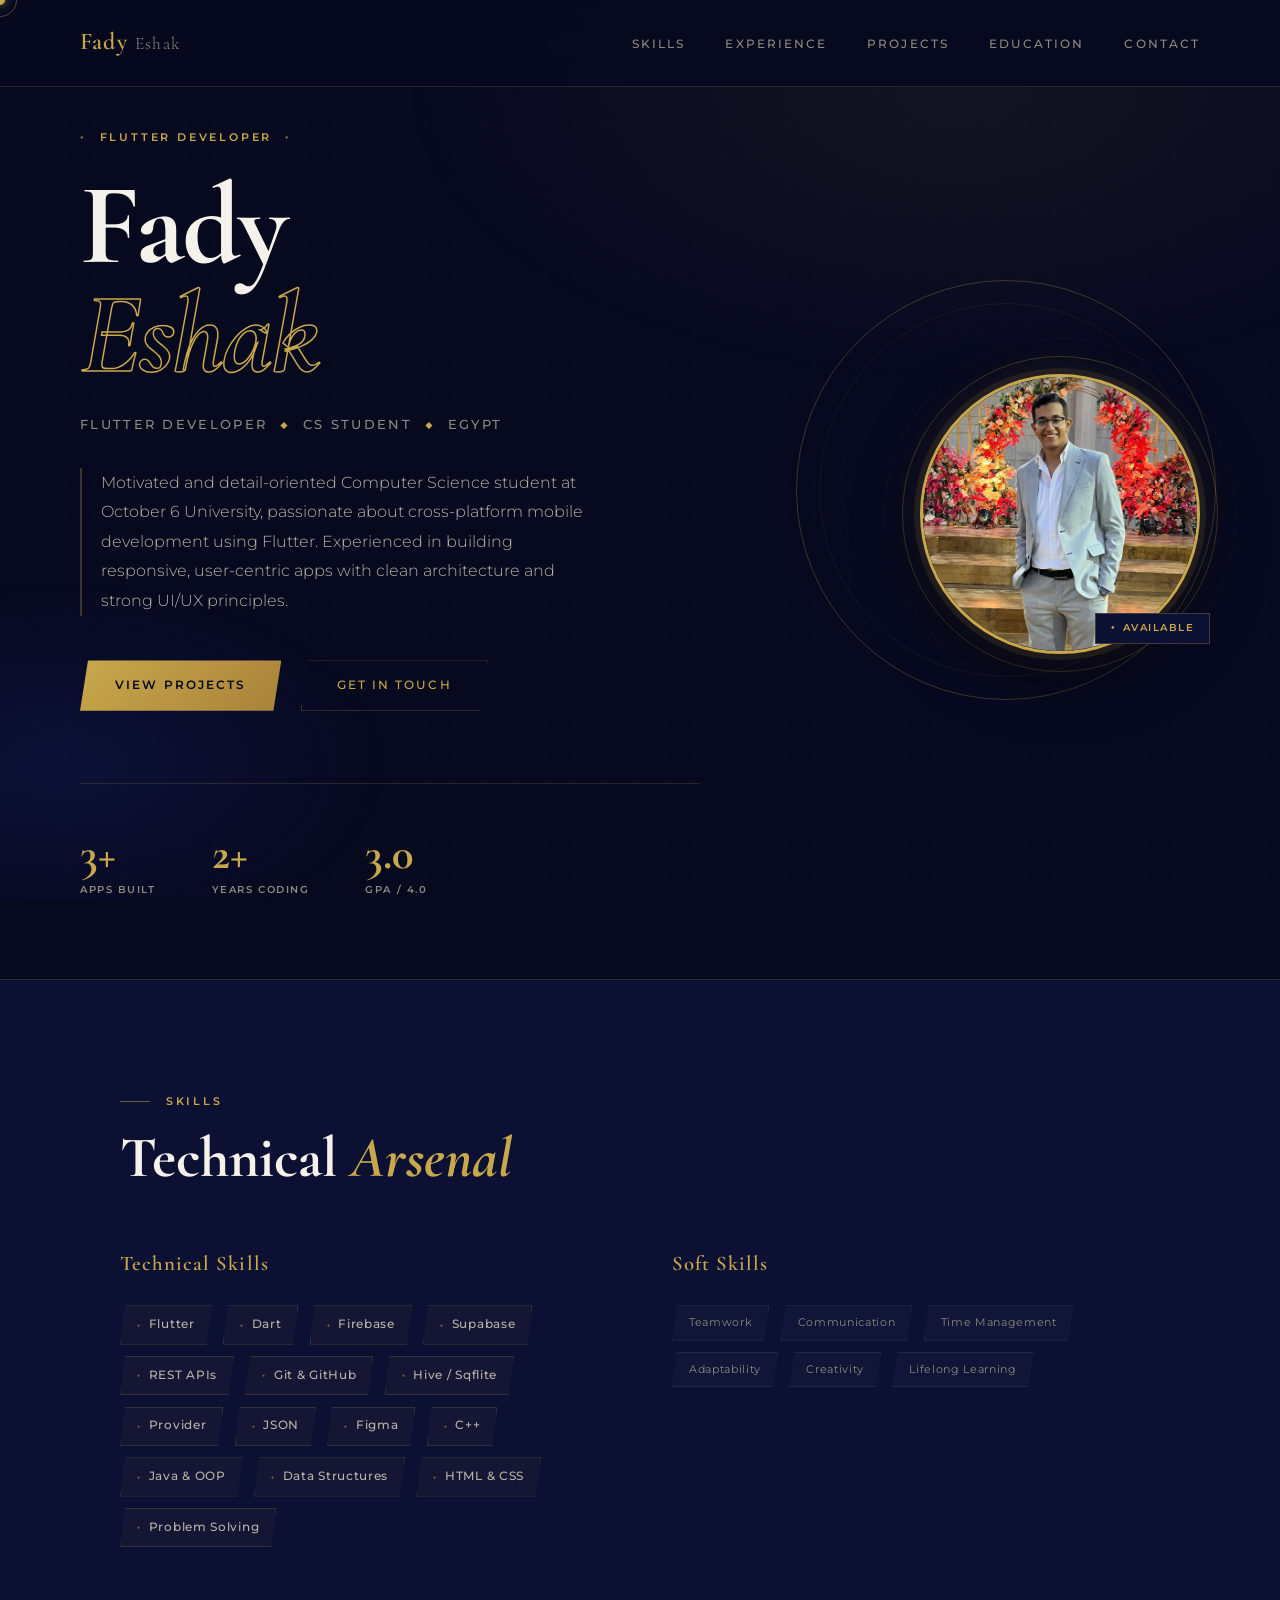
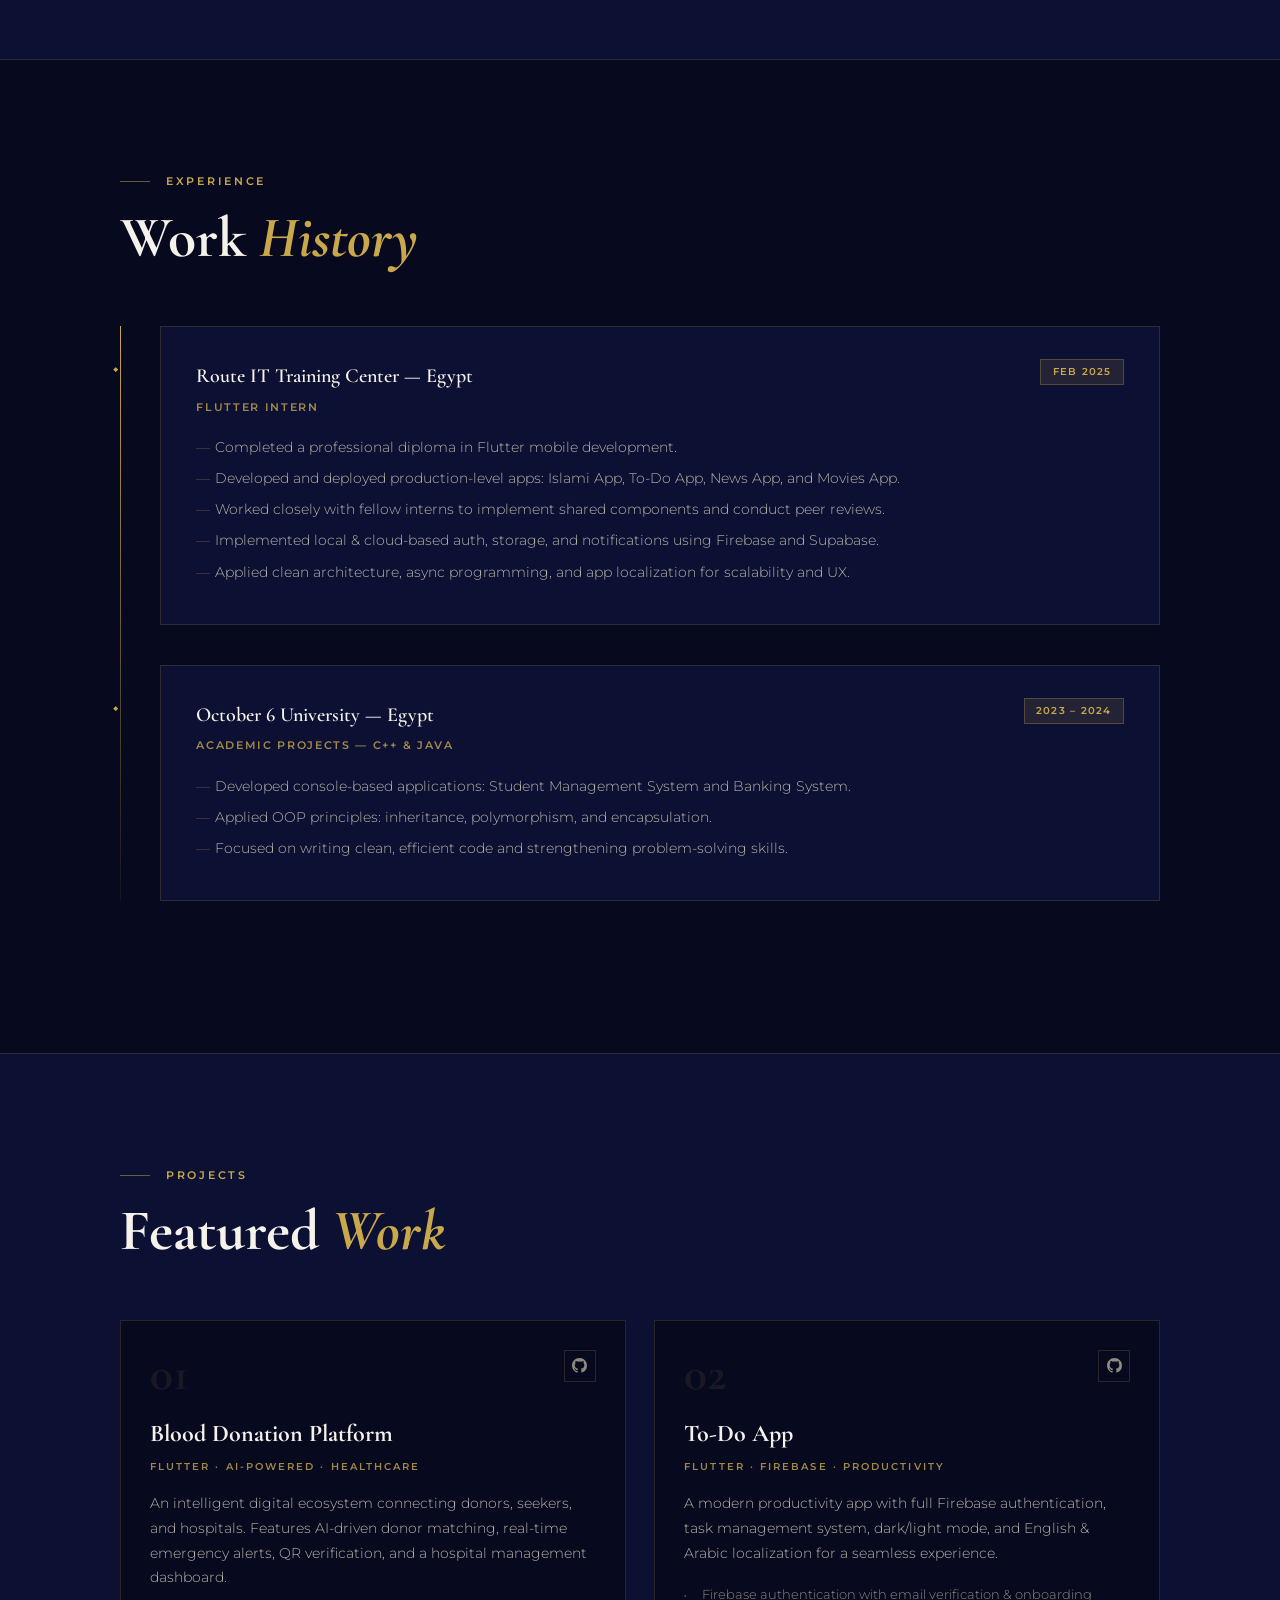
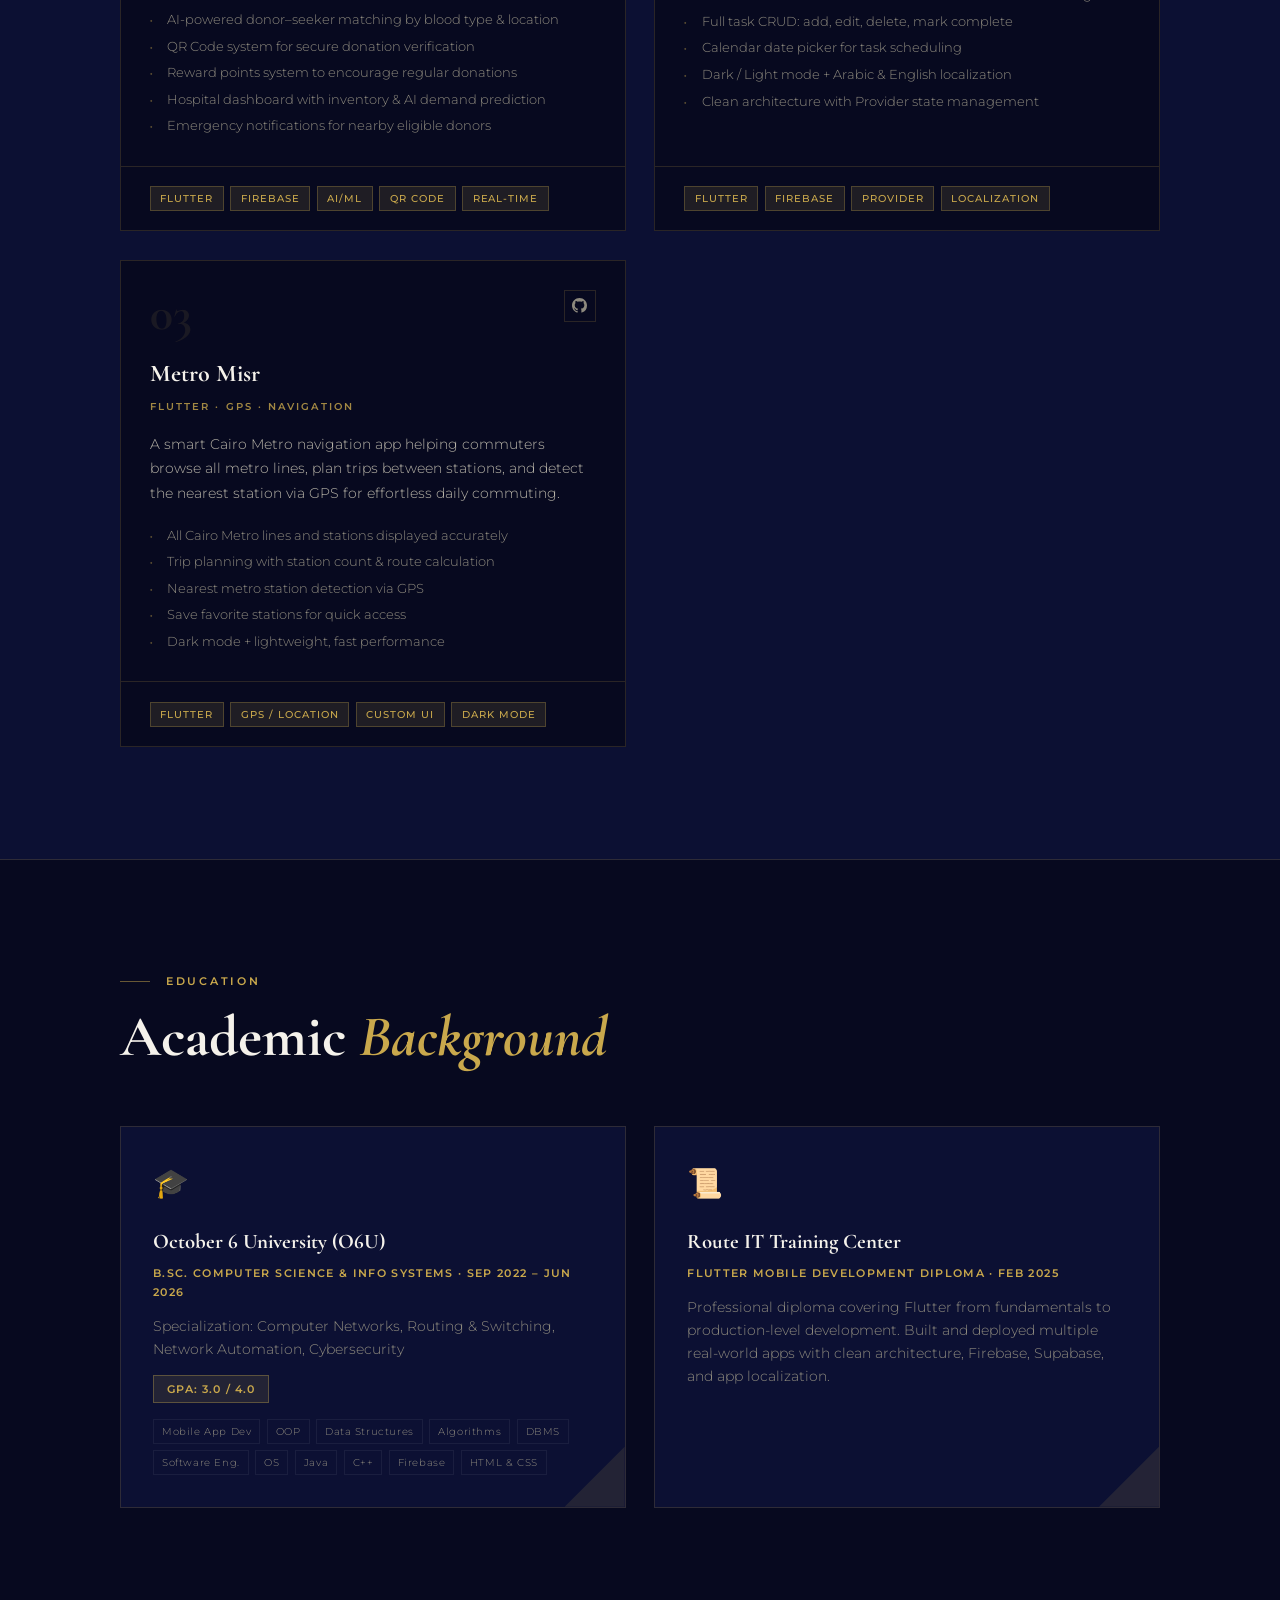
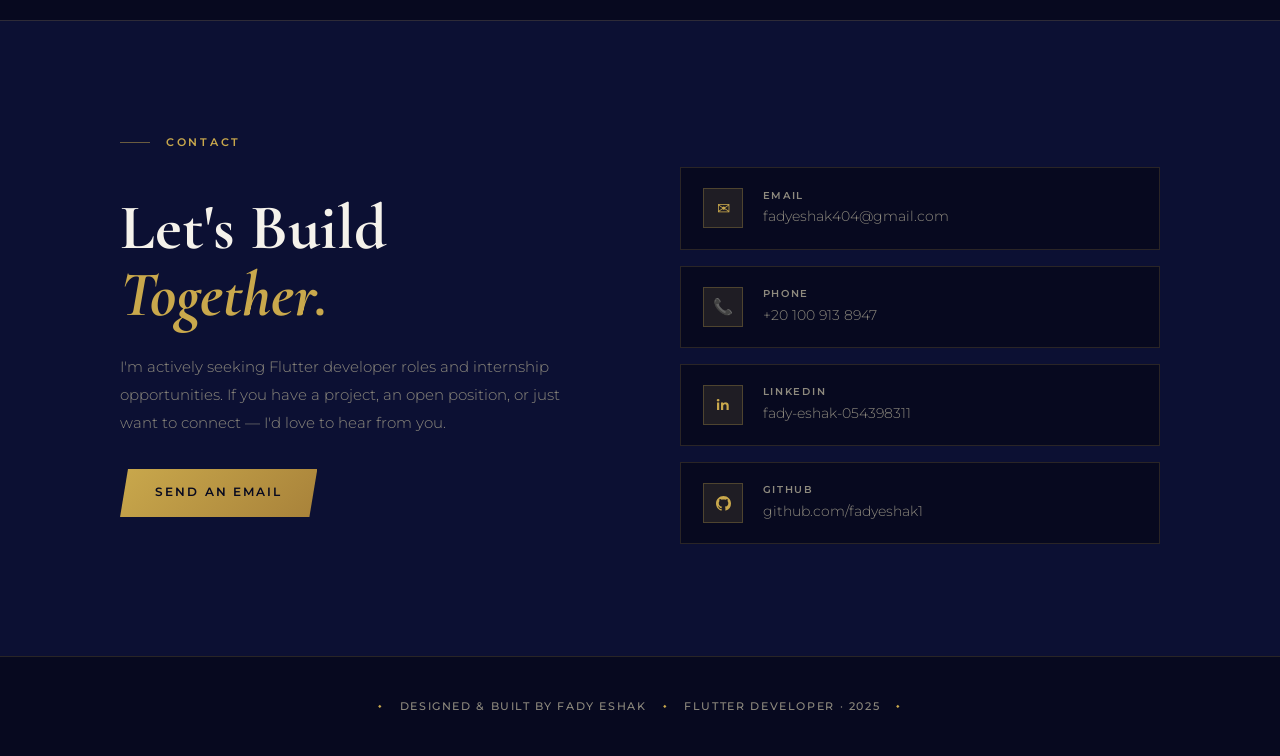
==== index.html @ a2f14f9c "Initial commit" ====
<!DOCTYPE html>
<html lang="en">
<head>
  <meta charset="UTF-8"/>
  <meta name="viewport" content="width=device-width, initial-scale=1.0"/>
  <title>Fady Eshak – Flutter Developer</title>
  <link href="https://fonts.googleapis.com/css2?family=Cormorant+Garamond:wght@300;400;600;700&family=Montserrat:wght@300;400;500;600&display=swap" rel="stylesheet"/>
  <link rel="stylesheet" href="style.css"/>
</head>
<body>

  <!-- CUSTOM CURSOR -->
  <div class="cursor" id="cursor"></div>
  <div class="cursor-ring" id="cursorRing"></div>

  <!-- NAV -->
  <nav>
    <a class="nav-logo" href="#hero">Fady <span>Eshak</span></a>
    <ul class="nav-links">
      <li><a href="#skills">Skills</a></li>
      <li><a href="#experience">Experience</a></li>
      <li><a href="#projects">Projects</a></li>
      <li><a href="#education">Education</a></li>
      <li><a href="#contact">Contact</a></li>
    </ul>
  </nav>

  <!-- ── HERO ── -->
  <section id="hero">
    <div class="hero-ornament"></div>
    <div class="hero-inner">

      <!-- LEFT: Text Content -->
      <div class="hero-content">
        <div class="hero-greeting">Flutter Developer</div>
        <h1 class="hero-name">
          <span class="first">Fady</span>
          <span class="last">Eshak</span>
        </h1>
        <p class="hero-role" id="heroRole">Flutter Developer <span>◆</span> CS Student <span>◆</span> Egypt</p>
        <p class="hero-bio">
          Motivated and detail-oriented Computer Science student at October 6 University, passionate about
          cross-platform mobile development using Flutter. Experienced in building responsive, user-centric
          apps with clean architecture and strong UI/UX principles.
        </p>
        <div class="hero-cta">
          <a href="#projects" class="btn-gold">View Projects</a>
          <a href="#contact" class="btn-ghost">Get In Touch</a>
        </div>
        <div class="hero-stats">
          <div><div class="stat-num">3+</div><div class="stat-label">Apps Built</div></div>
          <div><div class="stat-num">2+</div><div class="stat-label">Years Coding</div></div>
          <div><div class="stat-num">3.0</div><div class="stat-label">GPA / 4.0</div></div>
        </div>
      </div>

      <!-- RIGHT: Profile Photo -->
      <div class="hero-photo-wrap">
        <div class="hero-photo-ring"></div>
        <div class="hero-photo-ring hero-photo-ring--2"></div>
        <div class="hero-photo">
          <!--
            TO ADD YOUR PHOTO:
            1. Save your image as "profile.jpg" (or .png)
            2. Place it in the same folder as index.html
            3. Replace the <div class="hero-photo-placeholder"> below with:
               <img src="profile.jpg" alt="Fady Eshak" />
          -->
          <img src="images/profile.jpeg" alt="Fady Eshak" />
        </div>
        <div class="hero-photo-badge">
          <span>◆</span> Available
        </div>
      </div>

    </div>
  </section>

  <!-- ── SKILLS ── -->
  <section id="skills">
    <div class="section-wrap">
      <div class="section-eyebrow reveal">Skills</div>
      <h2 class="section-title reveal">Technical <span class="gold">Arsenal</span></h2>
      <div class="skills-container">
        <div>
          <div class="skills-col-title reveal">Technical Skills</div>
          <div class="skills-grid">
            <div class="skill-chip reveal reveal-delay-1">Flutter</div>
            <div class="skill-chip reveal reveal-delay-1">Dart</div>
            <div class="skill-chip reveal reveal-delay-2">Firebase</div>
            <div class="skill-chip reveal reveal-delay-2">Supabase</div>
            <div class="skill-chip reveal reveal-delay-2">REST APIs</div>
            <div class="skill-chip reveal reveal-delay-3">Git & GitHub</div>
            <div class="skill-chip reveal reveal-delay-3">Hive / Sqflite</div>
            <div class="skill-chip reveal reveal-delay-3">Provider</div>
            <div class="skill-chip reveal reveal-delay-3">JSON</div>
            <div class="skill-chip reveal reveal-delay-4">Figma</div>
            <div class="skill-chip reveal reveal-delay-4">C++</div>
            <div class="skill-chip reveal reveal-delay-4">Java & OOP</div>
            <div class="skill-chip reveal reveal-delay-1">Data Structures</div>
            <div class="skill-chip reveal reveal-delay-2">HTML & CSS</div>
            <div class="skill-chip reveal reveal-delay-3">Problem Solving</div>
          </div>
        </div>
        <div>
          <div class="skills-col-title reveal">Soft Skills</div>
          <div class="skills-grid">
            <div class="soft-chip reveal reveal-delay-1">Teamwork</div>
            <div class="soft-chip reveal reveal-delay-2">Communication</div>
            <div class="soft-chip reveal reveal-delay-2">Time Management</div>
            <div class="soft-chip reveal reveal-delay-3">Adaptability</div>
            <div class="soft-chip reveal reveal-delay-3">Creativity</div>
            <div class="soft-chip reveal reveal-delay-4">Lifelong Learning</div>
          </div>
        </div>
      </div>
    </div>
  </section>

  <!-- ── EXPERIENCE ── -->
  <section id="experience">
    <div class="section-wrap">
      <div class="section-eyebrow reveal">Experience</div>
      <h2 class="section-title reveal">Work <span class="gold">History</span></h2>
      <div class="timeline">

        <div class="timeline-item reveal">
          <div class="exp-header">
            <div class="exp-company">Route IT Training Center — Egypt</div>
            <div class="exp-date">Feb 2025</div>
          </div>
          <div class="exp-role">Flutter Intern</div>
          <ul class="exp-bullets">
            <li>Completed a professional diploma in Flutter mobile development.</li>
            <li>Developed and deployed production-level apps: Islami App, To-Do App, News App, and Movies App.</li>
            <li>Worked closely with fellow interns to implement shared components and conduct peer reviews.</li>
            <li>Implemented local & cloud-based auth, storage, and notifications using Firebase and Supabase.</li>
            <li>Applied clean architecture, async programming, and app localization for scalability and UX.</li>
          </ul>
        </div>

        <div class="timeline-item reveal">
          <div class="exp-header">
            <div class="exp-company">October 6 University — Egypt</div>
            <div class="exp-date">2023 – 2024</div>
          </div>
          <div class="exp-role">Academic Projects — C++ & Java</div>
          <ul class="exp-bullets">
            <li>Developed console-based applications: Student Management System and Banking System.</li>
            <li>Applied OOP principles: inheritance, polymorphism, and encapsulation.</li>
            <li>Focused on writing clean, efficient code and strengthening problem-solving skills.</li>
          </ul>
        </div>

      </div>
    </div>
  </section>

  <!-- ── PROJECTS ── -->
  <section id="projects">
    <div class="section-wrap">
      <div class="section-eyebrow reveal">Projects</div>
      <h2 class="section-title reveal">Featured <span class="gold">Work</span></h2>
      <div class="projects-grid">

        <!-- Project 01: Blood Donation -->
        <div class="project-card reveal reveal-delay-1">
          <div class="project-head">
            <div class="project-num">01</div>
            <div class="project-links">
              <a href="https://github.com/fadyeshak1/blood_donation" target="_blank" class="project-link">
                <svg width="15" height="15" viewBox="0 0 24 24" fill="currentColor">
                  <path d="M12 0C5.37 0 0 5.37 0 12c0 5.31 3.435 9.795 8.205 11.385.6.105.825-.255.825-.57
                  0-.285-.015-1.23-.015-2.235-3.015.555-3.795-.735-4.035-1.41-.135-.345-.72-1.41-1.23-1.695
                  -.42-.225-1.02-.78-.015-.795.945-.015 1.62.87 1.845 1.23 1.08 1.815 2.805 1.305 3.495.99
                  .105-.78.42-1.305.765-1.605-2.67-.3-5.46-1.335-5.46-5.925 0-1.305.465-2.385 1.23-3.225
                  -.12-.3-.54-1.53.12-3.18 0 0 1.005-.315 3.3 1.23.96-.27 1.98-.405 3-.405s2.04.135 3 .405
                  c2.295-1.56 3.3-1.23 3.3-1.23.66 1.65.24 2.88.12 3.18.765.84 1.23 1.905 1.23 3.225
                  0 4.605-2.805 5.625-5.475 5.925.435.375.81 1.095.81 2.22 0 1.605-.015 2.895-.015 3.3
                  0 .315.225.69.825.57A12.02 12.02 0 0024 12c0-6.63-5.37-12-12-12z"/>
                </svg>
              </a>
            </div>
          </div>
          <div class="project-body">
            <div class="project-name">Blood Donation Platform</div>
            <div class="project-category">Flutter · AI-Powered · Healthcare</div>
            <div class="project-desc">
              An intelligent digital ecosystem connecting donors, seekers, and hospitals. Features AI-driven
              donor matching, real-time emergency alerts, QR verification, and a hospital management dashboard.
            </div>
            <ul class="project-features">
              <li>AI-powered donor–seeker matching by blood type & location</li>
              <li>QR Code system for secure donation verification</li>
              <li>Reward points system to encourage regular donations</li>
              <li>Hospital dashboard with inventory & AI demand prediction</li>
              <li>Emergency notifications for nearby eligible donors</li>
            </ul>
          </div>
          <div class="project-footer">
            <span class="tag">Flutter</span>
            <span class="tag">Firebase</span>
            <span class="tag">AI/ML</span>
            <span class="tag">QR Code</span>
            <span class="tag">Real-time</span>
          </div>
        </div>

        <!-- Project 02: To-Do App -->
        <div class="project-card reveal reveal-delay-2">
          <div class="project-head">
            <div class="project-num">02</div>
            <div class="project-links">
              <a href="https://github.com/fadyeshak1/todo_app" target="_blank" class="project-link">
                <svg width="15" height="15" viewBox="0 0 24 24" fill="currentColor">
                  <path d="M12 0C5.37 0 0 5.37 0 12c0 5.31 3.435 9.795 8.205 11.385.6.105.825-.255.825-.57
                  0-.285-.015-1.23-.015-2.235-3.015.555-3.795-.735-4.035-1.41-.135-.345-.72-1.41-1.23-1.695
                  -.42-.225-1.02-.78-.015-.795.945-.015 1.62.87 1.845 1.23 1.08 1.815 2.805 1.305 3.495.99
                  .105-.78.42-1.305.765-1.605-2.67-.3-5.46-1.335-5.46-5.925 0-1.305.465-2.385 1.23-3.225
                  -.12-.3-.54-1.53.12-3.18 0 0 1.005-.315 3.3 1.23.96-.27 1.98-.405 3-.405s2.04.135 3 .405
                  c2.295-1.56 3.3-1.23 3.3-1.23.66 1.65.24 2.88.12 3.18.765.84 1.23 1.905 1.23 3.225
                  0 4.605-2.805 5.625-5.475 5.925.435.375.81 1.095.81 2.22 0 1.605-.015 2.895-.015 3.3
                  0 .315.225.69.825.57A12.02 12.02 0 0024 12c0-6.63-5.37-12-12-12z"/>
                </svg>
              </a>
            </div>
          </div>
          <div class="project-body">
            <div class="project-name">To-Do App</div>
            <div class="project-category">Flutter · Firebase · Productivity</div>
            <div class="project-desc">
              A modern productivity app with full Firebase authentication, task management system,
              dark/light mode, and English & Arabic localization for a seamless experience.
            </div>
            <ul class="project-features">
              <li>Firebase authentication with email verification & onboarding</li>
              <li>Full task CRUD: add, edit, delete, mark complete</li>
              <li>Calendar date picker for task scheduling</li>
              <li>Dark / Light mode + Arabic & English localization</li>
              <li>Clean architecture with Provider state management</li>
            </ul>
          </div>
          <div class="project-footer">
            <span class="tag">Flutter</span>
            <span class="tag">Firebase</span>
            <span class="tag">Provider</span>
            <span class="tag">Localization</span>
          </div>
        </div>

        <!-- Project 03: Metro Misr -->
        <div class="project-card reveal reveal-delay-3">
          <div class="project-head">
            <div class="project-num">03</div>
            <div class="project-links">
              <a href="https://github.com/fadyeshak1/metro_misr" target="_blank" class="project-link">
                <svg width="15" height="15" viewBox="0 0 24 24" fill="currentColor">
                  <path d="M12 0C5.37 0 0 5.37 0 12c0 5.31 3.435 9.795 8.205 11.385.6.105.825-.255.825-.57
                  0-.285-.015-1.23-.015-2.235-3.015.555-3.795-.735-4.035-1.41-.135-.345-.72-1.41-1.23-1.695
                  -.42-.225-1.02-.78-.015-.795.945-.015 1.62.87 1.845 1.23 1.08 1.815 2.805 1.305 3.495.99
                  .105-.78.42-1.305.765-1.605-2.67-.3-5.46-1.335-5.46-5.925 0-1.305.465-2.385 1.23-3.225
                  -.12-.3-.54-1.53.12-3.18 0 0 1.005-.315 3.3 1.23.96-.27 1.98-.405 3-.405s2.04.135 3 .405
                  c2.295-1.56 3.3-1.23 3.3-1.23.66 1.65.24 2.88.12 3.18.765.84 1.23 1.905 1.23 3.225
                  0 4.605-2.805 5.625-5.475 5.925.435.375.81 1.095.81 2.22 0 1.605-.015 2.895-.015 3.3
                  0 .315.225.69.825.57A12.02 12.02 0 0024 12c0-6.63-5.37-12-12-12z"/>
                </svg>
              </a>
            </div>
          </div>
          <div class="project-body">
            <div class="project-name">Metro Misr</div>
            <div class="project-category">Flutter · GPS · Navigation</div>
            <div class="project-desc">
              A smart Cairo Metro navigation app helping commuters browse all metro lines, plan trips
              between stations, and detect the nearest station via GPS for effortless daily commuting.
            </div>
            <ul class="project-features">
              <li>All Cairo Metro lines and stations displayed accurately</li>
              <li>Trip planning with station count & route calculation</li>
              <li>Nearest metro station detection via GPS</li>
              <li>Save favorite stations for quick access</li>
              <li>Dark mode + lightweight, fast performance</li>
            </ul>
          </div>
          <div class="project-footer">
            <span class="tag">Flutter</span>
            <span class="tag">GPS / Location</span>
            <span class="tag">Custom UI</span>
            <span class="tag">Dark Mode</span>
          </div>
        </div>

      </div>
    </div>
  </section>

  <!-- ── EDUCATION ── -->
  <section id="education">
    <div class="section-wrap">
      <div class="section-eyebrow reveal">Education</div>
      <h2 class="section-title reveal">Academic <span class="gold">Background</span></h2>
      <div class="edu-grid">

        <div class="edu-card reveal reveal-delay-1">
          <span class="edu-icon">🎓</span>
          <div class="edu-school">October 6 University (O6U)</div>
          <div class="edu-degree">B.Sc. Computer Science & Info Systems · Sep 2022 – Jun 2026</div>
          <div class="edu-detail">Specialization: Computer Networks, Routing & Switching, Network Automation, Cybersecurity</div>
          <div class="edu-gpa">GPA: 3.0 / 4.0</div>
          <div class="coursework">
            <span class="course-tag">Mobile App Dev</span>
            <span class="course-tag">OOP</span>
            <span class="course-tag">Data Structures</span>
            <span class="course-tag">Algorithms</span>
            <span class="course-tag">DBMS</span>
            <span class="course-tag">Software Eng.</span>
            <span class="course-tag">OS</span>
            <span class="course-tag">Java</span>
            <span class="course-tag">C++</span>
            <span class="course-tag">Firebase</span>
            <span class="course-tag">HTML & CSS</span>
          </div>
        </div>

        <div class="edu-card reveal reveal-delay-2">
          <span class="edu-icon">📜</span>
          <div class="edu-school">Route IT Training Center</div>
          <div class="edu-degree">Flutter Mobile Development Diploma · Feb 2025</div>
          <div class="edu-detail">
            Professional diploma covering Flutter from fundamentals to production-level development.
            Built and deployed multiple real-world apps with clean architecture, Firebase, Supabase,
            and app localization.
          </div>
        </div>

      </div>
    </div>
  </section>

  <!-- ── CONTACT ── -->
  <section id="contact">
    <div class="section-wrap">
      <div class="section-eyebrow reveal">Contact</div>
      <div class="contact-layout">
        <div class="contact-left reveal">
          <div class="big-text">Let's Build<br/><em>Together.</em></div>
          <p>
            I'm actively seeking Flutter developer roles and internship opportunities.
            If you have a project, an open position, or just want to connect — I'd love to hear from you.
          </p>
          <a href="mailto:fadyeshak404@gmail.com" class="btn-gold">Send an Email</a>
        </div>
        <div class="contact-items reveal reveal-delay-2">
          <a href="mailto:fadyeshak404@gmail.com" class="contact-item">
            <div class="contact-icon">✉</div>
            <div>
              <div class="c-label">Email</div>
              <div class="c-value">fadyeshak404@gmail.com</div>
            </div>
          </a>
          <a href="tel:+201009138947" class="contact-item">
            <div class="contact-icon">📞</div>
            <div>
              <div class="c-label">Phone</div>
              <div class="c-value">+20 100 913 8947</div>
            </div>
          </a>
          <a href="https://linkedin.com/in/fady-eshak-054398311" target="_blank" class="contact-item">
            <div class="contact-icon" style="font-weight:700; font-size:.9rem;">in</div>
            <div>
              <div class="c-label">LinkedIn</div>
              <div class="c-value">fady-eshak-054398311</div>
            </div>
          </a>
          <a href="https://github.com/fadyeshak1" target="_blank" class="contact-item">
            <div class="contact-icon">
              <svg width="15" height="15" viewBox="0 0 24 24" fill="currentColor">
                <path d="M12 0C5.37 0 0 5.37 0 12c0 5.31 3.435 9.795 8.205 11.385.6.105.825-.255.825-.57
                0-.285-.015-1.23-.015-2.235-3.015.555-3.795-.735-4.035-1.41-.135-.345-.72-1.41-1.23-1.695
                -.42-.225-1.02-.78-.015-.795.945-.015 1.62.87 1.845 1.23 1.08 1.815 2.805 1.305 3.495.99
                .105-.78.42-1.305.765-1.605-2.67-.3-5.46-1.335-5.46-5.925 0-1.305.465-2.385 1.23-3.225
                -.12-.3-.54-1.53.12-3.18 0 0 1.005-.315 3.3 1.23.96-.27 1.98-.405 3-.405s2.04.135 3 .405
                c2.295-1.56 3.3-1.23 3.3-1.23.66 1.65.24 2.88.12 3.18.765.84 1.23 1.905 1.23 3.225
                0 4.605-2.805 5.625-5.475 5.925.435.375.81 1.095.81 2.22 0 1.605-.015 2.895-.015 3.3
                0 .315.225.69.825.57A12.02 12.02 0 0024 12c0-6.63-5.37-12-12-12z"/>
              </svg>
            </div>
            <div>
              <div class="c-label">GitHub</div>
              <div class="c-value">github.com/fadyeshak1</div>
            </div>
          </a>
        </div>
      </div>
    </div>
  </section>

  <!-- ── FOOTER ── -->
  <footer>
    <div class="footer-inner">
      <span class="footer-diamond">◆</span>
      Designed & Built by Fady Eshak
      <span class="footer-diamond">◆</span>
      Flutter Developer · 2025
      <span class="footer-diamond">◆</span>
    </div>
  </footer>

  <script src="script.js"></script>
</body>
</html>
---- style.css ----
/* ============================================
   Fady Eshak Portfolio – style.css
   Theme: Elegant Navy & Gold
   ============================================ */

/* ── VARIABLES ── */
:root {
  --navy:        #07091f;
  --navy2:       #0c1033;
  --navy3:       #111848;
  --gold:        #c9a84c;
  --gold-light:  #e8c97a;
  --gold-dim:    rgba(201,168,76,0.12);
  --gold-border: rgba(201,168,76,0.28);
  --text:        #e8e4d9;
  --text-dim:    #8e8a7e;
  --text-mid:    #b8b4a8;
  --white:       #f5f2eb;
  --border:      rgba(201,168,76,0.18);
  --border2:     rgba(255,255,255,0.06);
  --gold-glow:   0 0 40px rgba(201,168,76,0.18);
}

/* ── RESET ── */
*, *::before, *::after { box-sizing: border-box; margin: 0; padding: 0; }
html { scroll-behavior: smooth; }

/* ── BODY ── */
body {
  background: var(--navy);
  color: var(--text);
  font-family: 'Montserrat', sans-serif;
  font-weight: 300;
  line-height: 1.7;
  overflow-x: hidden;
  cursor: none;
}

/* ── BACKGROUND TEXTURE ── */
body::before {
  content: '';
  position: fixed; inset: 0;
  background-image:
    radial-gradient(ellipse 80% 60% at 75% 10%, rgba(201,168,76,0.07) 0%, transparent 55%),
    radial-gradient(ellipse 50% 40% at 5% 85%, rgba(17,24,72,0.6) 0%, transparent 50%);
  pointer-events: none;
  z-index: 0;
}
body::after {
  content: '';
  position: fixed; inset: 0;
  background-image: url("data:image/svg+xml,%3Csvg width='60' height='60' viewBox='0 0 60 60' xmlns='http://www.w3.org/2000/svg'%3E%3Cg fill='%23c9a84c' fill-opacity='0.025'%3E%3Cpath d='M36 34v-4h-2v4h-4v2h4v4h2v-4h4v-2h-4zm0-30V0h-2v4h-4v2h4v4h2V6h4V4h-4zM6 34v-4H4v4H0v2h4v4h2v-4h4v-2H6zM6 4V0H4v4H0v2h4v4h2V6h4V4H6z'/%3E%3C/g%3E%3C/svg%3E");
  pointer-events: none;
  z-index: 0;
  opacity: 0.5;
}

/* ── CUSTOM CURSOR ── */
.cursor {
  width: 10px; height: 10px;
  background: var(--gold);
  border-radius: 50%;
  position: fixed; top: 0; left: 0;
  pointer-events: none; z-index: 9999;
  transform: translate(-50%, -50%);
  transition: width .2s, height .2s;
  box-shadow: 0 0 10px rgba(201,168,76,0.7);
}
.cursor-ring {
  width: 34px; height: 34px;
  border: 1px solid rgba(201,168,76,0.4);
  border-radius: 50%;
  position: fixed; top: 0; left: 0;
  pointer-events: none; z-index: 9998;
  transform: translate(-50%, -50%);
  transition: width .3s, height .3s;
}

/* ── NAV ── */
nav {
  position: fixed; top: 0; width: 100%; z-index: 100;
  padding: 1.4rem 5rem;
  display: flex; align-items: center; justify-content: space-between;
  background: rgba(7,9,31,0.9);
  backdrop-filter: blur(20px);
  border-bottom: 1px solid var(--border);
}
.nav-logo {
  font-family: 'Cormorant Garamond', serif;
  font-size: 1.5rem; font-weight: 600;
  color: var(--gold); text-decoration: none; letter-spacing: .05em;
}
.nav-logo span { color: var(--text-dim); font-weight: 300; font-size: 1.1rem; }
.nav-links { display: flex; gap: 2.5rem; list-style: none; }
.nav-links a {
  font-size: .72rem; font-weight: 500;
  letter-spacing: .18em; text-transform: uppercase;
  color: var(--text-dim); text-decoration: none;
  transition: color .25s; position: relative;
}
.nav-links a::after {
  content: ''; position: absolute; left: 0; bottom: -4px;
  width: 0; height: 1px; background: var(--gold); transition: width .3s;
}
.nav-links a:hover,
.nav-links a.active { color: var(--gold); }
.nav-links a:hover::after,
.nav-links a.active::after { width: 100%; }

/* ── SECTIONS BASE ── */
section { position: relative; z-index: 1; }
.section-wrap { padding: 7rem 5rem; max-width: 1200px; margin: 0 auto; }

.section-eyebrow {
  display: flex; align-items: center; gap: 1rem;
  font-size: .68rem; font-weight: 600;
  letter-spacing: .25em; text-transform: uppercase;
  color: var(--gold); margin-bottom: 1rem;
}
.section-eyebrow::before {
  content: ''; width: 30px; height: 1px;
  background: var(--gold); opacity: .5;
}
.section-title {
  font-family: 'Cormorant Garamond', serif;
  font-size: clamp(2.4rem, 4.5vw, 3.8rem);
  font-weight: 700; line-height: 1.1;
  color: var(--white); margin-bottom: 3.5rem;
}
.section-title .gold { color: var(--gold); font-style: italic; }

/* ── HERO ── */
#hero {
  min-height: 100vh; display: flex; align-items: center;
  padding: 8rem 5rem 5rem; overflow: hidden;
}

/* Two-column layout: text left, photo right */
.hero-inner {
  display: flex;
  align-items: center;
  justify-content: space-between;
  gap: 4rem;
  width: 100%;
  max-width: 1200px;
  margin: 0 auto;
}
.hero-content { flex: 1; max-width: 620px; }

/* Photo wrapper */
.hero-photo-wrap {
  position: relative;
  flex-shrink: 0;
  width: 280px; height: 280px;
  display: flex; align-items: center; justify-content: center;
  opacity: 0; animation: fadeUp .7s 1s ease forwards;
}

/* Rotating rings */
.hero-photo-ring {
  position: absolute; inset: -18px;
  border: 1px solid var(--gold-border);
  border-radius: 50%;
  animation: spin 20s linear infinite;
}
.hero-photo-ring--2 {
  inset: -36px;
  border-style: dashed;
  border-color: rgba(201,168,76,0.1);
  animation-duration: 35s;
  animation-direction: reverse;
}

/* Circle photo */
.hero-photo {
  width: 280px; height: 280px;
  border-radius: 50%;
  overflow: hidden;
  border: 3px solid var(--gold);
  box-shadow:
    0 0 0 6px rgba(201,168,76,0.1),
    0 20px 60px rgba(0,0,0,0.5),
    0 0 40px rgba(201,168,76,0.15);
  position: relative; z-index: 1;
}
.hero-photo img {
  width: 100%; height: 100%;
  object-fit: cover; display: block;
}

/* Placeholder (before photo is added) */
.hero-photo-placeholder {
  width: 100%; height: 100%;
  background: var(--navy2);
  display: flex; flex-direction: column;
  align-items: center; justify-content: center;
  gap: 0.5rem;
}
.placeholder-initials {
  font-family: 'Cormorant Garamond', serif;
  font-size: 5rem; font-weight: 700;
  color: var(--gold); line-height: 1; opacity: 0.6;
}
.placeholder-hint {
  font-size: 0.65rem; font-weight: 500;
  letter-spacing: 0.12em; text-transform: uppercase;
  color: var(--text-dim);
}

/* Available badge */
.hero-photo-badge {
  position: absolute; bottom: 10px; right: -10px; z-index: 2;
  display: flex; align-items: center; gap: 0.4rem;
  padding: 0.35rem 0.9rem;
  background: var(--navy2);
  border: 1px solid var(--gold-border);
  font-size: 0.65rem; font-weight: 600;
  letter-spacing: 0.15em; text-transform: uppercase;
  color: var(--gold); white-space: nowrap;
}
.hero-photo-badge span {
  font-size: 0.35rem;
  animation: badgePulse 2s ease-in-out infinite;
}
@keyframes badgePulse {
  0%, 100% { opacity: 1; }
  50%       { opacity: 0.3; }
}
.hero-ornament {
  position: absolute; right: 4rem; top: 50%;
  transform: translateY(-50%);
  width: 420px; height: 420px;
  border: 1px solid var(--gold-border); border-radius: 50%;
  pointer-events: none;
  animation: spin 35s linear infinite;
}
.hero-ornament::before {
  content: ''; position: absolute; inset: 22px;
  border: 1px solid rgba(201,168,76,.09); border-radius: 50%;
}
.hero-ornament::after {
  content: ''; position: absolute; inset: 44px;
  border: 1px dashed rgba(201,168,76,.06); border-radius: 50%;
}
@keyframes spin {
  to { transform: translateY(-50%) rotate(360deg); }
}

.hero-greeting {
  display: flex; align-items: center; gap: .8rem;
  font-size: .7rem; font-weight: 600;
  letter-spacing: .25em; text-transform: uppercase; color: var(--gold);
  margin-bottom: 1.5rem;
  opacity: 0; animation: fadeUp .7s .1s ease forwards;
}
.hero-greeting::before,
.hero-greeting::after { content: '◆'; font-size: .4rem; opacity: .6; }

.hero-name {
  font-family: 'Cormorant Garamond', serif;
  font-size: clamp(4rem, 9vw, 8rem);
  font-weight: 700; line-height: .95; letter-spacing: -.02em;
  margin-bottom: 1.5rem;
  opacity: 0; animation: fadeUp .7s .25s ease forwards;
}
.hero-name .first { display: block; color: var(--white); }
.hero-name .last {
  display: block; font-style: italic;
  color: transparent;
  -webkit-text-stroke: 1.5px var(--gold);
}

.hero-role {
  font-size: .8rem; font-weight: 500;
  letter-spacing: .18em; text-transform: uppercase; color: var(--text-dim);
  margin-bottom: 2rem; min-height: 1.5em;
  opacity: 0; animation: fadeUp .7s .4s ease forwards;
}
.hero-role span { color: var(--gold); margin: 0 .4rem; }

.hero-bio {
  font-size: 1rem; color: var(--text-mid);
  max-width: 520px; line-height: 1.85;
  margin-bottom: 2.8rem;
  border-left: 2px solid var(--gold-border); padding-left: 1.2rem;
  opacity: 0; animation: fadeUp .7s .55s ease forwards;
}

.hero-cta {
  display: flex; gap: 1.2rem; flex-wrap: wrap;
  opacity: 0; animation: fadeUp .7s .7s ease forwards;
}

.btn-gold {
  display: inline-flex; align-items: center; gap: .5rem;
  padding: .9rem 2.2rem;
  background: linear-gradient(135deg, var(--gold) 0%, #a8823a 100%);
  color: var(--navy); font-size: .72rem; font-weight: 600;
  letter-spacing: .18em; text-transform: uppercase; text-decoration: none;
  clip-path: polygon(8px 0%, 100% 0%, calc(100% - 8px) 100%, 0% 100%);
  transition: transform .2s, box-shadow .2s;
}
.btn-gold:hover {
  transform: translateY(-2px);
  box-shadow: 0 10px 30px rgba(201,168,76,.35);
}

.btn-ghost {
  display: inline-flex; align-items: center; gap: .5rem;
  padding: .9rem 2.2rem;
  border: 1px solid var(--gold-border); color: var(--gold);
  font-size: .72rem; font-weight: 500;
  letter-spacing: .18em; text-transform: uppercase; text-decoration: none;
  clip-path: polygon(8px 0%, 100% 0%, calc(100% - 8px) 100%, 0% 100%);
  transition: background .2s, transform .2s;
}
.btn-ghost:hover { background: var(--gold-dim); transform: translateY(-2px); }

.hero-stats {
  display: flex; gap: 3.5rem; margin-top: 4.5rem;
  padding-top: 3rem; border-top: 1px solid var(--border);
  opacity: 0; animation: fadeUp .7s .85s ease forwards;
}
.stat-num {
  font-family: 'Cormorant Garamond', serif;
  font-size: 2.8rem; font-weight: 700; color: var(--gold); line-height: 1;
}
.stat-label {
  font-size: .65rem; font-weight: 600;
  letter-spacing: .15em; text-transform: uppercase;
  color: var(--text-dim); margin-top: .3rem;
}

@keyframes fadeUp {
  from { opacity: 0; transform: translateY(28px); }
  to   { opacity: 1; transform: translateY(0); }
}

/* ── SKILLS ── */
#skills {
  background: var(--navy2);
  border-top: 1px solid var(--border);
  border-bottom: 1px solid var(--border);
}
.skills-container { display: grid; grid-template-columns: 1fr 1fr; gap: 4rem; }
.skills-col-title {
  font-family: 'Cormorant Garamond', serif;
  font-size: 1.3rem; font-weight: 600; color: var(--gold);
  margin-bottom: 1.5rem; letter-spacing: .05em;
}
.skills-grid { display: flex; flex-wrap: wrap; gap: .7rem; }

.skill-chip {
  display: flex; align-items: center; gap: .5rem;
  padding: .55rem 1rem;
  border: 1px solid var(--border);
  background: rgba(201,168,76,.04);
  font-size: .73rem; font-weight: 500; letter-spacing: .06em; color: var(--text-mid);
  clip-path: polygon(5px 0%, 100% 0%, calc(100% - 5px) 100%, 0% 100%);
  cursor: default;
  transition: border-color .25s, color .25s, background .25s, transform .25s;
}
.skill-chip::before {
  content: '◆'; font-size: .32rem;
  color: var(--gold); opacity: .5; transition: opacity .25s;
}
.skill-chip:hover {
  border-color: var(--gold); color: var(--gold);
  background: var(--gold-dim); transform: translateY(-2px);
}
.skill-chip:hover::before { opacity: 1; }

.soft-chip {
  padding: .45rem 1rem;
  border: 1px solid rgba(255,255,255,.07);
  background: rgba(255,255,255,.02);
  font-size: .7rem; font-weight: 400; letter-spacing: .06em; color: var(--text-dim);
  clip-path: polygon(5px 0%, 100% 0%, calc(100% - 5px) 100%, 0% 100%);
  transition: border-color .2s, color .2s;
}
.soft-chip:hover { border-color: var(--gold-border); color: var(--text-mid); }

/* ── EXPERIENCE ── */
.timeline { position: relative; padding-left: 2.5rem; }
.timeline::before {
  content: ''; position: absolute; left: 0; top: 0; bottom: 0;
  width: 1px;
  background: linear-gradient(to bottom, var(--gold), rgba(201,168,76,.08));
}
.timeline-item {
  position: relative; margin-bottom: 2.5rem;
  padding: 2rem 2.2rem;
  background: var(--navy2); border: 1px solid var(--border);
  transition: border-color .3s, box-shadow .3s;
}
.timeline-item:hover { border-color: var(--gold-border); box-shadow: var(--gold-glow); }
.timeline-item::before {
  content: '◆'; position: absolute; left: -3rem; top: 2.2rem;
  font-size: .55rem; color: var(--gold);
}
.exp-header {
  display: flex; justify-content: space-between;
  align-items: flex-start; flex-wrap: wrap; gap: .5rem; margin-bottom: .3rem;
}
.exp-company {
  font-family: 'Cormorant Garamond', serif;
  font-size: 1.25rem; font-weight: 600; color: var(--white);
}
.exp-date {
  font-size: .65rem; font-weight: 600; letter-spacing: .12em;
  text-transform: uppercase; color: var(--gold);
  padding: .2rem .7rem;
  border: 1px solid var(--gold-border); background: var(--gold-dim);
}
.exp-role {
  font-size: .7rem; font-weight: 600; letter-spacing: .15em;
  text-transform: uppercase; color: var(--gold);
  margin-bottom: 1.2rem; opacity: .8;
}
.exp-bullets { list-style: none; }
.exp-bullets li {
  padding-left: 1.2rem; color: var(--text-mid);
  font-size: .88rem; margin-bottom: .45rem; position: relative;
}
.exp-bullets li::before {
  content: '—'; position: absolute; left: 0;
  color: var(--gold); opacity: .45;
}

/* ── PROJECTS ── */
#projects {
  background: var(--navy2);
  border-top: 1px solid var(--border);
  border-bottom: 1px solid var(--border);
}
.projects-grid {
  display: grid;
  grid-template-columns: repeat(auto-fill, minmax(340px, 1fr));
  gap: 1.8rem;
}
.project-card {
  background: var(--navy); border: 1px solid var(--border);
  display: flex; flex-direction: column;
  position: relative; overflow: hidden;
  transition: transform .3s, border-color .3s, box-shadow .3s;
}
.project-card::before {
  content: ''; position: absolute; top: 0; left: 0; right: 0; height: 2px;
  background: linear-gradient(90deg, transparent, var(--gold), transparent);
  transform: scaleX(0); transition: transform .4s;
}
.project-card:hover {
  transform: translateY(-6px);
  border-color: var(--gold-border);
  box-shadow: 0 20px 50px rgba(0,0,0,.45), var(--gold-glow);
}
.project-card:hover::before { transform: scaleX(1); }

.project-head {
  padding: 1.8rem 1.8rem 0;
  display: flex; justify-content: space-between; align-items: flex-start;
}
.project-num {
  font-family: 'Cormorant Garamond', serif; font-size: 3rem;
  font-weight: 700; color: rgba(201,168,76,.1); line-height: 1; user-select: none;
}
.project-links { display: flex; gap: .5rem; }
.project-link {
  width: 32px; height: 32px;
  display: flex; align-items: center; justify-content: center;
  border: 1px solid var(--border); color: var(--text-dim);
  text-decoration: none; font-size: .8rem;
  transition: border-color .2s, color .2s, background .2s;
}
.project-link:hover { border-color: var(--gold); color: var(--gold); background: var(--gold-dim); }

.project-body { padding: 1rem 1.8rem 1.5rem; flex: 1; }
.project-name {
  font-family: 'Cormorant Garamond', serif;
  font-size: 1.5rem; font-weight: 700; color: var(--white); margin-bottom: .2rem;
}
.project-category {
  font-size: .65rem; font-weight: 600; letter-spacing: .2em;
  text-transform: uppercase; color: var(--gold); margin-bottom: 1rem; opacity: .8;
}
.project-desc { color: var(--text-mid); font-size: .88rem; line-height: 1.75; margin-bottom: 1.2rem; }
.project-features { list-style: none; }
.project-features li {
  padding-left: 1.1rem; color: var(--text-dim);
  font-size: .8rem; margin-bottom: .3rem; position: relative;
}
.project-features li::before {
  content: '◆'; font-size: .28rem;
  position: absolute; left: 0; top: .5rem; color: var(--gold); opacity: .5;
}
.project-footer {
  padding: 1.2rem 1.8rem;
  border-top: 1px solid var(--border);
  display: flex; flex-wrap: wrap; gap: .4rem;
}
.tag {
  font-size: .62rem; font-weight: 500; letter-spacing: .1em; text-transform: uppercase;
  padding: .2rem .6rem;
  border: 1px solid var(--gold-border); color: var(--gold); background: var(--gold-dim);
}

/* ── EDUCATION ── */
.edu-grid { display: grid; grid-template-columns: 1fr 1fr; gap: 1.8rem; }
.edu-card {
  background: var(--navy2); border: 1px solid var(--border);
  padding: 2rem; position: relative; overflow: hidden;
  transition: border-color .3s, box-shadow .3s;
}
.edu-card::after {
  content: ''; position: absolute; bottom: 0; right: 0;
  width: 60px; height: 60px; background: var(--gold-dim);
  clip-path: polygon(100% 0, 100% 100%, 0 100%);
}
.edu-card:hover { border-color: var(--gold-border); box-shadow: var(--gold-glow); }
.edu-icon { font-size: 1.8rem; margin-bottom: 1rem; display: block; }
.edu-school {
  font-family: 'Cormorant Garamond', serif;
  font-size: 1.3rem; font-weight: 700; color: var(--white); margin-bottom: .3rem;
}
.edu-degree {
  font-size: .7rem; font-weight: 600; letter-spacing: .12em;
  text-transform: uppercase; color: var(--gold); margin-bottom: .8rem;
}
.edu-detail { font-size: .85rem; color: var(--text-dim); line-height: 1.7; margin-bottom: .8rem; }
.edu-gpa {
  display: inline-block; padding: .25rem .8rem;
  border: 1px solid rgba(201,168,76,.35); background: var(--gold-dim);
  font-size: .68rem; font-weight: 600; letter-spacing: .1em;
  color: var(--gold); text-transform: uppercase; margin-bottom: 1rem;
}
.coursework { display: flex; flex-wrap: wrap; gap: .4rem; }
.course-tag {
  font-size: .62rem; letter-spacing: .06em;
  padding: .18rem .5rem;
  border: 1px solid var(--border2); color: var(--text-dim);
}

/* ── CONTACT ── */
#contact { background: var(--navy2); border-top: 1px solid var(--border); }
.contact-layout { display: grid; grid-template-columns: 1fr 1fr; gap: 5rem; align-items: center; }
.contact-left .big-text {
  font-family: 'Cormorant Garamond', serif;
  font-size: clamp(2.5rem, 5vw, 4.5rem); font-weight: 700;
  line-height: 1.05; color: var(--white); margin-bottom: 1.5rem;
}
.contact-left .big-text em { color: var(--gold); font-style: italic; }
.contact-left p { color: var(--text-dim); font-size: .95rem; line-height: 1.85; margin-bottom: 2rem; }
.contact-items { display: flex; flex-direction: column; gap: 1rem; }
.contact-item {
  display: flex; align-items: center; gap: 1.2rem;
  padding: 1.2rem 1.4rem; background: var(--navy);
  border: 1px solid var(--border); text-decoration: none; color: var(--text-dim);
  transition: border-color .25s, color .25s, transform .25s, box-shadow .25s;
}
.contact-item:hover {
  border-color: var(--gold-border); color: var(--gold);
  transform: translateX(5px); box-shadow: -4px 0 0 var(--gold);
}
.contact-icon {
  width: 40px; height: 40px;
  display: flex; align-items: center; justify-content: center;
  border: 1px solid var(--gold-border); background: var(--gold-dim);
  font-size: 1rem; color: var(--gold); flex-shrink: 0;
}
.c-label {
  font-size: .6rem; font-weight: 600; letter-spacing: .18em;
  text-transform: uppercase; color: var(--text-dim); margin-bottom: .1rem;
}
.c-value { font-size: .88rem; color: inherit; }

/* ── FOOTER ── */
footer {
  position: relative; z-index: 1;
  text-align: center; padding: 2.5rem;
  border-top: 1px solid var(--border);
}
.footer-inner {
  display: flex; align-items: center; justify-content: center; gap: 1rem;
  font-size: .68rem; font-weight: 500; letter-spacing: .15em;
  text-transform: uppercase; color: var(--text-dim);
}
.footer-diamond { color: var(--gold); font-size: .4rem; }

/* ── SCROLL REVEAL ── */
.reveal { opacity: 0; transform: translateY(30px); transition: opacity .7s ease, transform .7s ease; }
.reveal.visible { opacity: 1; transform: translateY(0); }
.reveal-delay-1 { transition-delay: .1s; }
.reveal-delay-2 { transition-delay: .2s; }
.reveal-delay-3 { transition-delay: .3s; }
.reveal-delay-4 { transition-delay: .4s; }

/* ── RESPONSIVE ── */
@media (max-width: 960px) {
  nav { padding: 1rem 2rem; }
  #hero { padding: 7rem 2rem 4rem; }
  .section-wrap { padding: 5rem 2rem; }
  .hero-ornament { display: none; }
  .hero-inner { flex-direction: column-reverse; gap: 3rem; }
  .hero-photo-wrap { width: 200px; height: 200px; }
  .hero-photo { width: 200px; height: 200px; }
  .skills-container,
  .edu-grid,
  .contact-layout { grid-template-columns: 1fr; gap: 2.5rem; }
  .projects-grid { grid-template-columns: 1fr; }
}
@media (max-width: 580px) {
  .nav-links { display: none; }
  .hero-stats { flex-wrap: wrap; gap: 2rem; }
  .hero-photo-wrap { width: 160px; height: 160px; }
  .hero-photo { width: 160px; height: 160px; }
  .placeholder-initials { font-size: 3.5rem; }
}
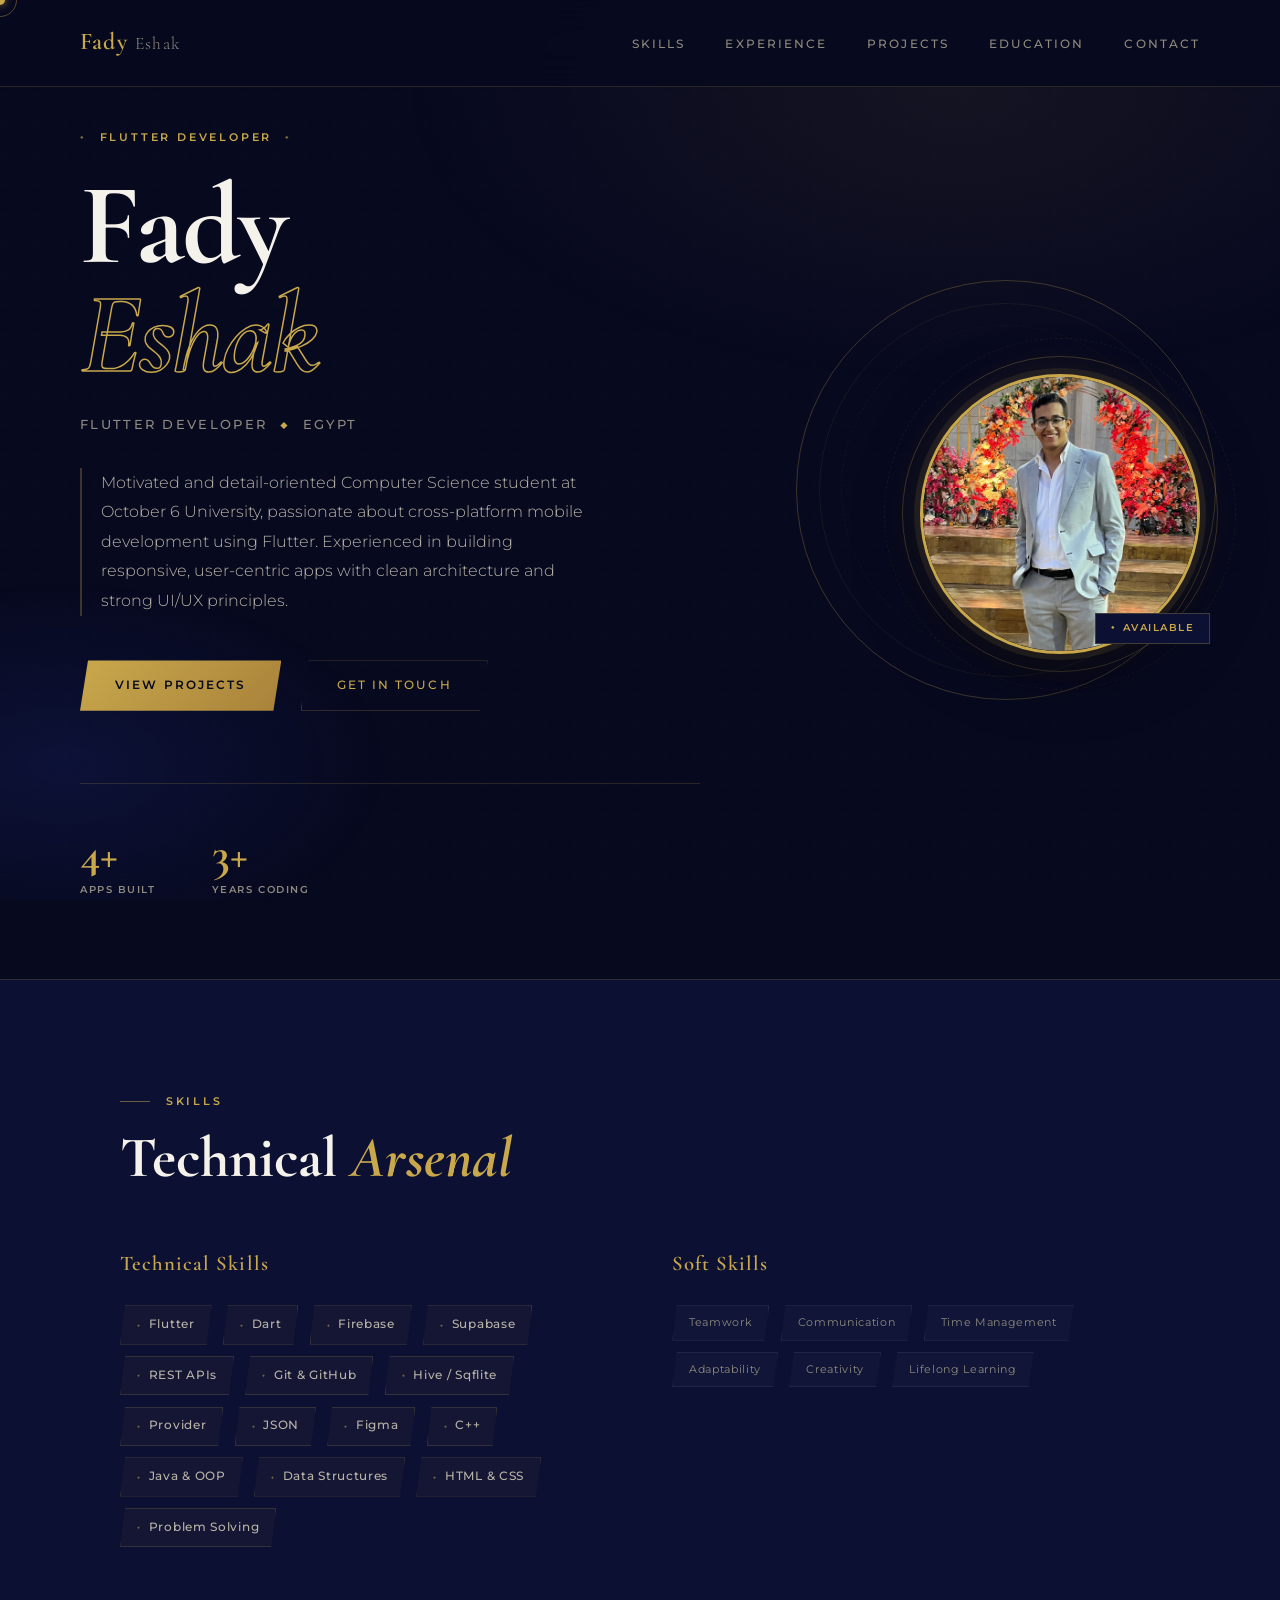
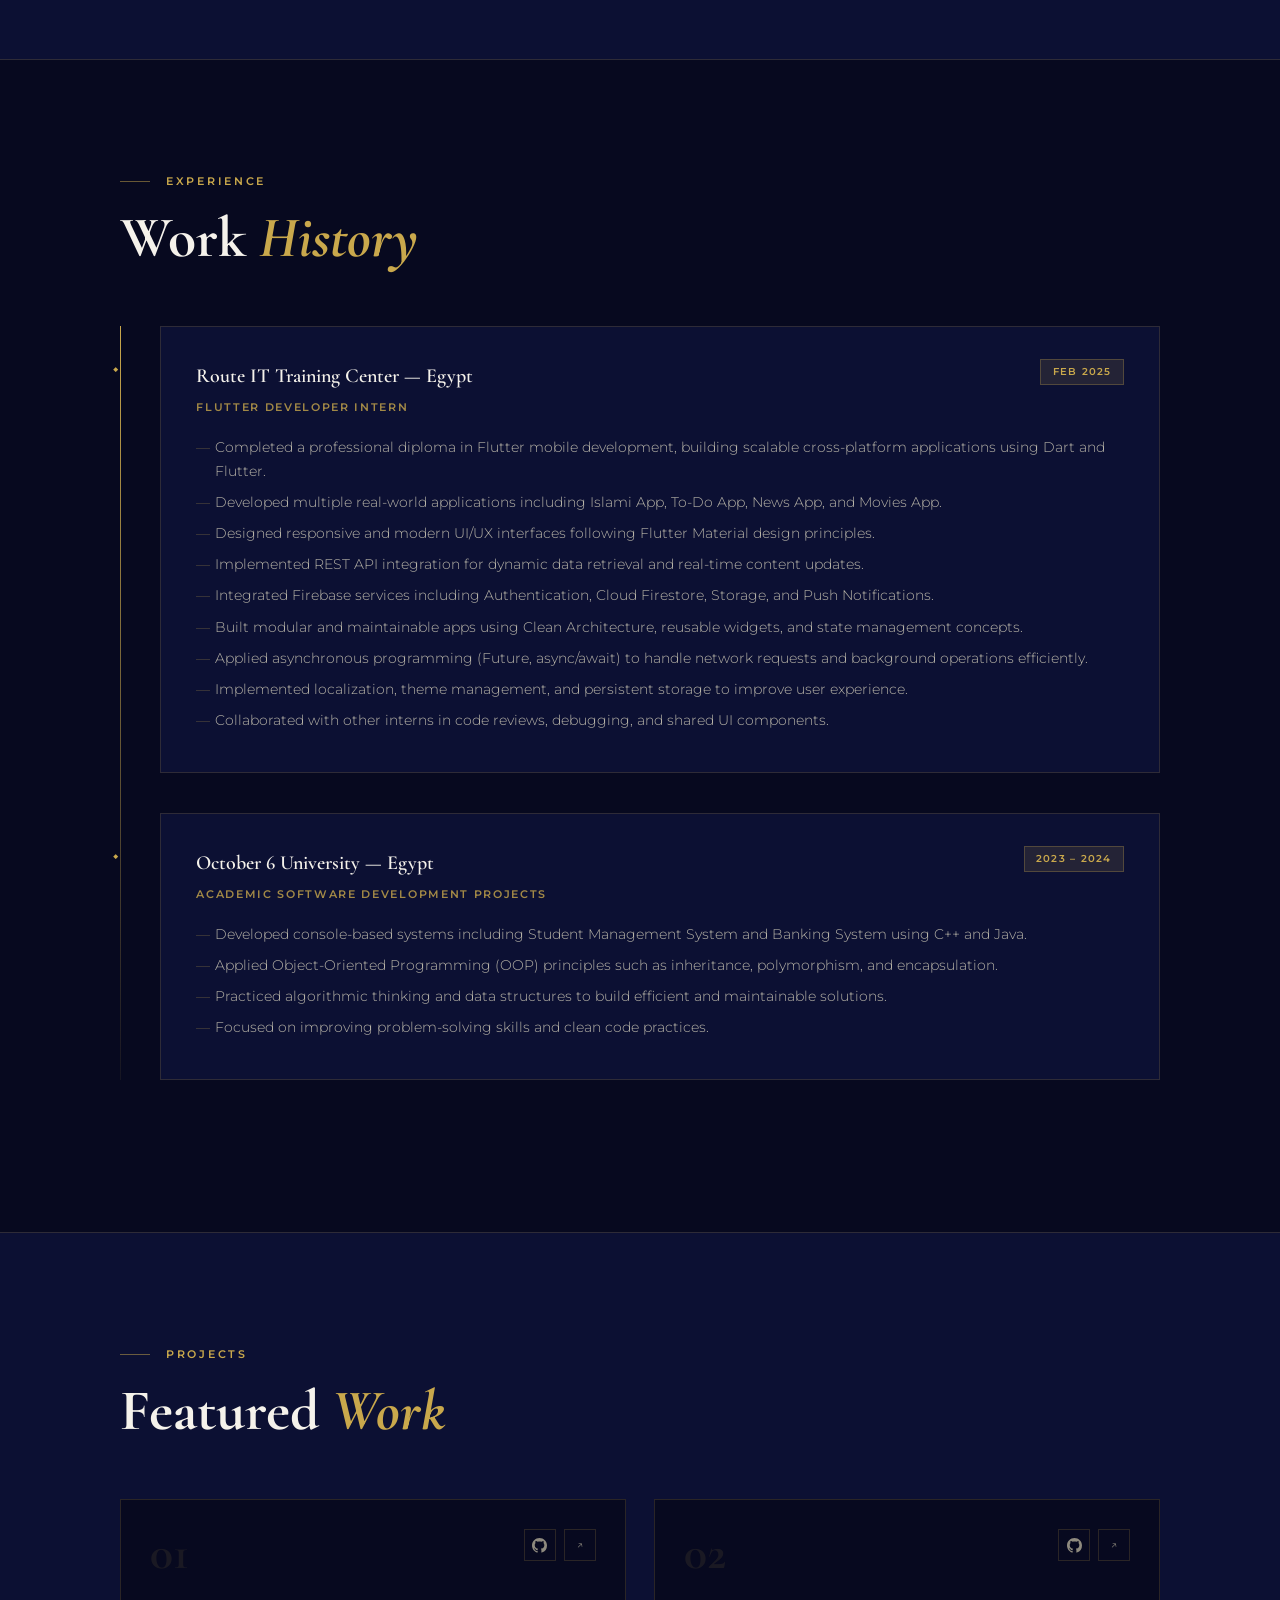
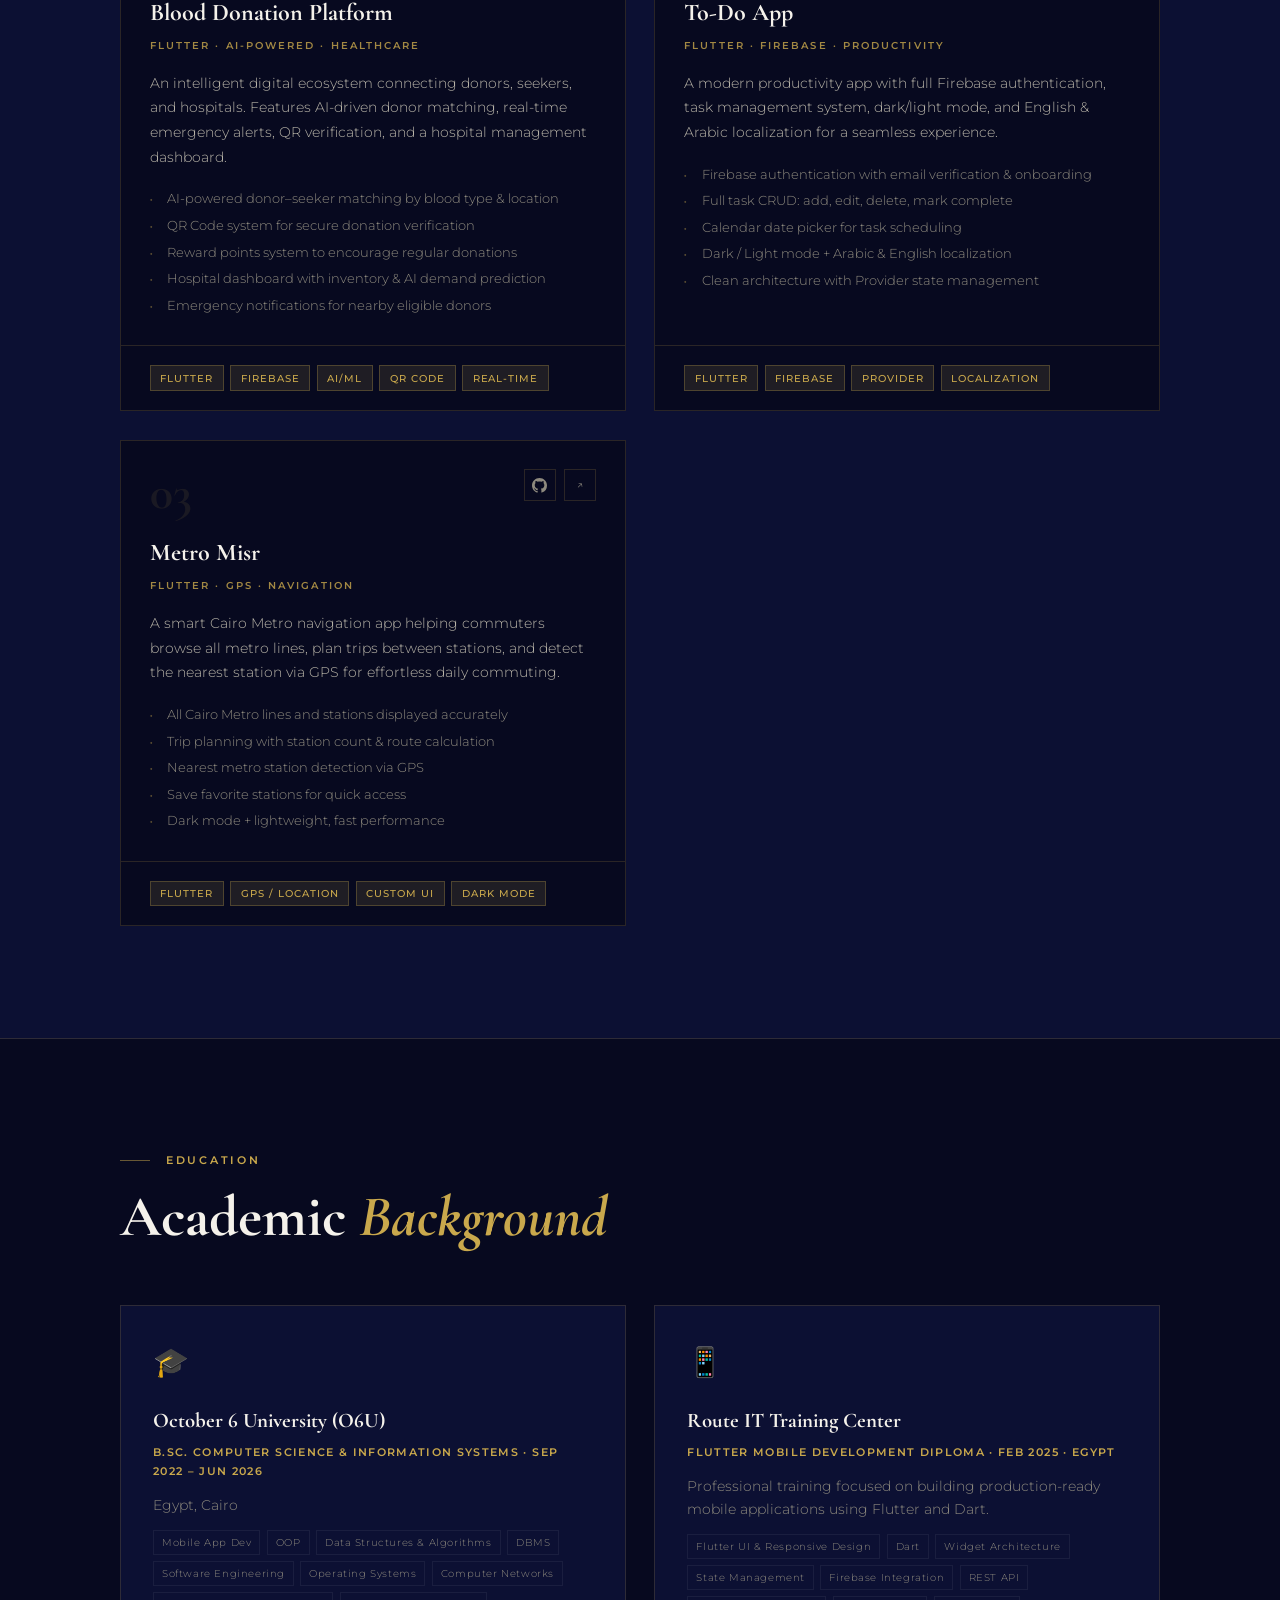
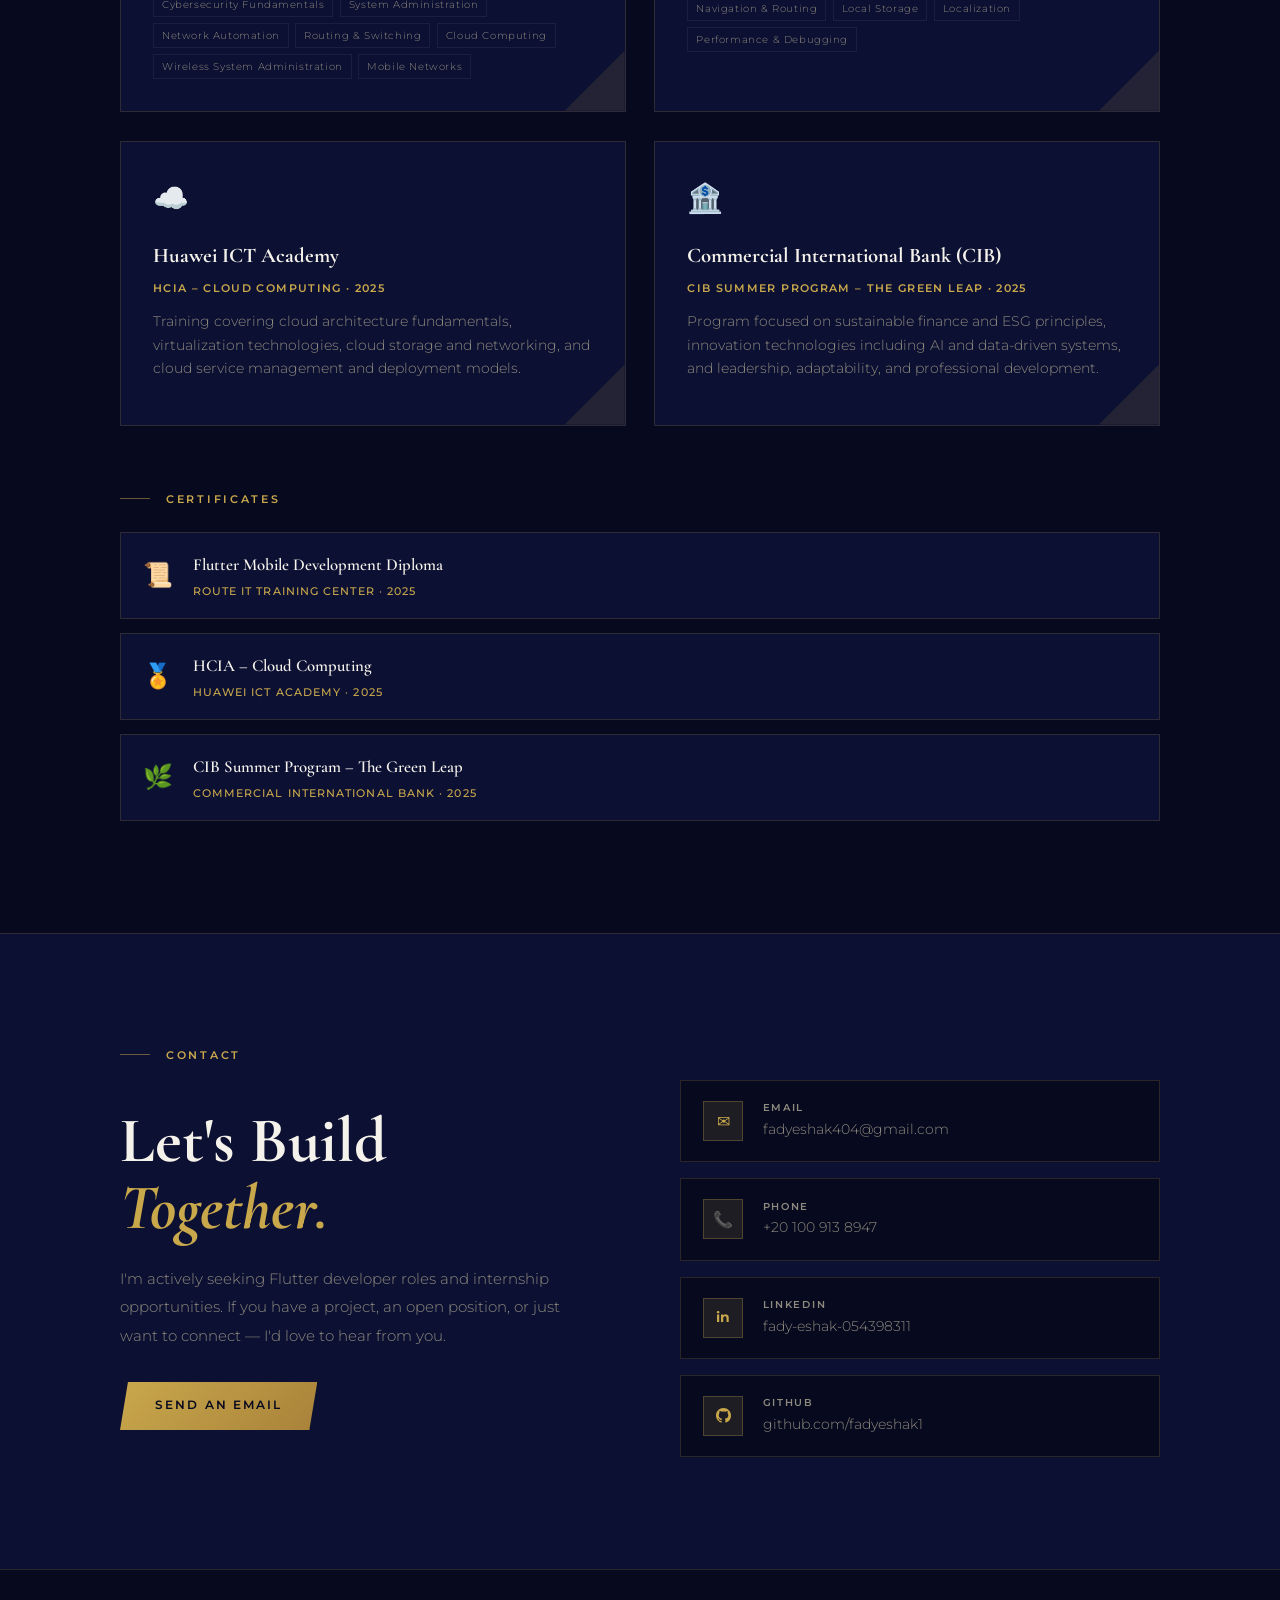
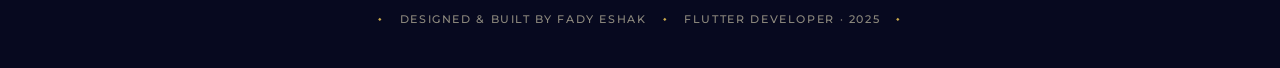
==== commit 231b6dc1: "portflio updated" ====
--- a/index.html
+++ b/index.html
@@ -48,9 +48,8 @@
           <a href="#contact" class="btn-ghost">Get In Touch</a>
         </div>
         <div class="hero-stats">
-          <div><div class="stat-num">3+</div><div class="stat-label">Apps Built</div></div>
-          <div><div class="stat-num">2+</div><div class="stat-label">Years Coding</div></div>
-          <div><div class="stat-num">3.0</div><div class="stat-label">GPA / 4.0</div></div>
+          <div><div class="stat-num">4+</div><div class="stat-label">Apps Built</div></div>
+          <div><div class="stat-num">3+</div><div class="stat-label">Years Coding</div></div>
         </div>
       </div>
 
@@ -64,9 +63,9 @@
             1. Save your image as "profile.jpg" (or .png)
             2. Place it in the same folder as index.html
             3. Replace the <div class="hero-photo-placeholder"> below with:
-               <img src="profile.jpg" alt="Fady Eshak" />
+               
           -->
-          <img src="images/profile.jpeg" alt="Fady Eshak" />
+         <img src="images/profile.jpeg" alt="Fady Eshak" />
         </div>
         <div class="hero-photo-badge">
           <span>◆</span> Available
@@ -129,13 +128,17 @@
             <div class="exp-company">Route IT Training Center — Egypt</div>
             <div class="exp-date">Feb 2025</div>
           </div>
-          <div class="exp-role">Flutter Intern</div>
+          <div class="exp-role">Flutter Developer Intern</div>
           <ul class="exp-bullets">
-            <li>Completed a professional diploma in Flutter mobile development.</li>
-            <li>Developed and deployed production-level apps: Islami App, To-Do App, News App, and Movies App.</li>
-            <li>Worked closely with fellow interns to implement shared components and conduct peer reviews.</li>
-            <li>Implemented local & cloud-based auth, storage, and notifications using Firebase and Supabase.</li>
-            <li>Applied clean architecture, async programming, and app localization for scalability and UX.</li>
+            <li>Completed a professional diploma in Flutter mobile development, building scalable cross-platform applications using Dart and Flutter.</li>
+            <li>Developed multiple real-world applications including Islami App, To-Do App, News App, and Movies App.</li>
+            <li>Designed responsive and modern UI/UX interfaces following Flutter Material design principles.</li>
+            <li>Implemented REST API integration for dynamic data retrieval and real-time content updates.</li>
+            <li>Integrated Firebase services including Authentication, Cloud Firestore, Storage, and Push Notifications.</li>
+            <li>Built modular and maintainable apps using Clean Architecture, reusable widgets, and state management concepts.</li>
+            <li>Applied asynchronous programming (Future, async/await) to handle network requests and background operations efficiently.</li>
+            <li>Implemented localization, theme management, and persistent storage to improve user experience.</li>
+            <li>Collaborated with other interns in code reviews, debugging, and shared UI components.</li>
           </ul>
         </div>
 
@@ -144,11 +147,12 @@
             <div class="exp-company">October 6 University — Egypt</div>
             <div class="exp-date">2023 – 2024</div>
           </div>
-          <div class="exp-role">Academic Projects — C++ & Java</div>
+          <div class="exp-role">Academic Software Development Projects</div>
           <ul class="exp-bullets">
-            <li>Developed console-based applications: Student Management System and Banking System.</li>
-            <li>Applied OOP principles: inheritance, polymorphism, and encapsulation.</li>
-            <li>Focused on writing clean, efficient code and strengthening problem-solving skills.</li>
+            <li>Developed console-based systems including Student Management System and Banking System using C++ and Java.</li>
+            <li>Applied Object-Oriented Programming (OOP) principles such as inheritance, polymorphism, and encapsulation.</li>
+            <li>Practiced algorithmic thinking and data structures to build efficient and maintainable solutions.</li>
+            <li>Focused on improving problem-solving skills and clean code practices.</li>
           </ul>
         </div>
 
@@ -164,31 +168,22 @@
       <div class="projects-grid">
 
         <!-- Project 01: Blood Donation -->
-        <div class="project-card reveal reveal-delay-1">
+        <div class="project-card reveal reveal-delay-1" onclick="window.location.href='project-blood.html'" style="cursor:pointer;">
           <div class="project-head">
             <div class="project-num">01</div>
             <div class="project-links">
-              <a href="https://github.com/fadyeshak1/blood_donation" target="_blank" class="project-link">
+              <a href="https://github.com/fadyeshak1/blood_donation" target="_blank" class="project-link" onclick="event.stopPropagation()">
                 <svg width="15" height="15" viewBox="0 0 24 24" fill="currentColor">
-                  <path d="M12 0C5.37 0 0 5.37 0 12c0 5.31 3.435 9.795 8.205 11.385.6.105.825-.255.825-.57
-                  0-.285-.015-1.23-.015-2.235-3.015.555-3.795-.735-4.035-1.41-.135-.345-.72-1.41-1.23-1.695
-                  -.42-.225-1.02-.78-.015-.795.945-.015 1.62.87 1.845 1.23 1.08 1.815 2.805 1.305 3.495.99
-                  .105-.78.42-1.305.765-1.605-2.67-.3-5.46-1.335-5.46-5.925 0-1.305.465-2.385 1.23-3.225
-                  -.12-.3-.54-1.53.12-3.18 0 0 1.005-.315 3.3 1.23.96-.27 1.98-.405 3-.405s2.04.135 3 .405
-                  c2.295-1.56 3.3-1.23 3.3-1.23.66 1.65.24 2.88.12 3.18.765.84 1.23 1.905 1.23 3.225
-                  0 4.605-2.805 5.625-5.475 5.925.435.375.81 1.095.81 2.22 0 1.605-.015 2.895-.015 3.3
-                  0 .315.225.69.825.57A12.02 12.02 0 0024 12c0-6.63-5.37-12-12-12z"/>
+                  <path d="M12 0C5.37 0 0 5.37 0 12c0 5.31 3.435 9.795 8.205 11.385.6.105.825-.255.825-.57 0-.285-.015-1.23-.015-2.235-3.015.555-3.795-.735-4.035-1.41-.135-.345-.72-1.41-1.23-1.695-.42-.225-1.02-.78-.015-.795.945-.015 1.62.87 1.845 1.23 1.08 1.815 2.805 1.305 3.495.99.105-.78.42-1.305.765-1.605-2.67-.3-5.46-1.335-5.46-5.925 0-1.305.465-2.385 1.23-3.225-.12-.3-.54-1.53.12-3.18 0 0 1.005-.315 3.3 1.23.96-.27 1.98-.405 3-.405s2.04.135 3 .405c2.295-1.56 3.3-1.23 3.3-1.23.66 1.65.24 2.88.12 3.18.765.84 1.23 1.905 1.23 3.225 0 4.605-2.805 5.625-5.475 5.925.435.375.81 1.095.81 2.22 0 1.605-.015 2.895-.015 3.3 0 .315.225.69.825.57A12.02 12.02 0 0024 12c0-6.63-5.37-12-12-12z"/>
                 </svg>
               </a>
+              <a href="project-blood.html" class="project-link" title="Details" onclick="event.stopPropagation()">↗</a>
             </div>
           </div>
           <div class="project-body">
             <div class="project-name">Blood Donation Platform</div>
             <div class="project-category">Flutter · AI-Powered · Healthcare</div>
-            <div class="project-desc">
-              An intelligent digital ecosystem connecting donors, seekers, and hospitals. Features AI-driven
-              donor matching, real-time emergency alerts, QR verification, and a hospital management dashboard.
-            </div>
+            <div class="project-desc">An intelligent digital ecosystem connecting donors, seekers, and hospitals. Features AI-driven donor matching, real-time emergency alerts, QR verification, and a hospital management dashboard.</div>
             <ul class="project-features">
               <li>AI-powered donor–seeker matching by blood type & location</li>
               <li>QR Code system for secure donation verification</li>
@@ -207,31 +202,22 @@
         </div>
 
         <!-- Project 02: To-Do App -->
-        <div class="project-card reveal reveal-delay-2">
+        <div class="project-card reveal reveal-delay-2" onclick="window.location.href='project-todo.html'" style="cursor:pointer;">
           <div class="project-head">
             <div class="project-num">02</div>
             <div class="project-links">
-              <a href="https://github.com/fadyeshak1/todo_app" target="_blank" class="project-link">
+              <a href="https://github.com/fadyeshak1/todo_app" target="_blank" class="project-link" onclick="event.stopPropagation()">
                 <svg width="15" height="15" viewBox="0 0 24 24" fill="currentColor">
-                  <path d="M12 0C5.37 0 0 5.37 0 12c0 5.31 3.435 9.795 8.205 11.385.6.105.825-.255.825-.57
-                  0-.285-.015-1.23-.015-2.235-3.015.555-3.795-.735-4.035-1.41-.135-.345-.72-1.41-1.23-1.695
-                  -.42-.225-1.02-.78-.015-.795.945-.015 1.62.87 1.845 1.23 1.08 1.815 2.805 1.305 3.495.99
-                  .105-.78.42-1.305.765-1.605-2.67-.3-5.46-1.335-5.46-5.925 0-1.305.465-2.385 1.23-3.225
-                  -.12-.3-.54-1.53.12-3.18 0 0 1.005-.315 3.3 1.23.96-.27 1.98-.405 3-.405s2.04.135 3 .405
-                  c2.295-1.56 3.3-1.23 3.3-1.23.66 1.65.24 2.88.12 3.18.765.84 1.23 1.905 1.23 3.225
-                  0 4.605-2.805 5.625-5.475 5.925.435.375.81 1.095.81 2.22 0 1.605-.015 2.895-.015 3.3
-                  0 .315.225.69.825.57A12.02 12.02 0 0024 12c0-6.63-5.37-12-12-12z"/>
+                  <path d="M12 0C5.37 0 0 5.37 0 12c0 5.31 3.435 9.795 8.205 11.385.6.105.825-.255.825-.57 0-.285-.015-1.23-.015-2.235-3.015.555-3.795-.735-4.035-1.41-.135-.345-.72-1.41-1.23-1.695-.42-.225-1.02-.78-.015-.795.945-.015 1.62.87 1.845 1.23 1.08 1.815 2.805 1.305 3.495.99.105-.78.42-1.305.765-1.605-2.67-.3-5.46-1.335-5.46-5.925 0-1.305.465-2.385 1.23-3.225-.12-.3-.54-1.53.12-3.18 0 0 1.005-.315 3.3 1.23.96-.27 1.98-.405 3-.405s2.04.135 3 .405c2.295-1.56 3.3-1.23 3.3-1.23.66 1.65.24 2.88.12 3.18.765.84 1.23 1.905 1.23 3.225 0 4.605-2.805 5.625-5.475 5.925.435.375.81 1.095.81 2.22 0 1.605-.015 2.895-.015 3.3 0 .315.225.69.825.57A12.02 12.02 0 0024 12c0-6.63-5.37-12-12-12z"/>
                 </svg>
               </a>
+              <a href="project-todo.html" class="project-link" title="Details" onclick="event.stopPropagation()">↗</a>
             </div>
           </div>
           <div class="project-body">
             <div class="project-name">To-Do App</div>
             <div class="project-category">Flutter · Firebase · Productivity</div>
-            <div class="project-desc">
-              A modern productivity app with full Firebase authentication, task management system,
-              dark/light mode, and English & Arabic localization for a seamless experience.
-            </div>
+            <div class="project-desc">A modern productivity app with full Firebase authentication, task management system, dark/light mode, and English & Arabic localization for a seamless experience.</div>
             <ul class="project-features">
               <li>Firebase authentication with email verification & onboarding</li>
               <li>Full task CRUD: add, edit, delete, mark complete</li>
@@ -249,31 +235,22 @@
         </div>
 
         <!-- Project 03: Metro Misr -->
-        <div class="project-card reveal reveal-delay-3">
+        <div class="project-card reveal reveal-delay-3" onclick="window.location.href='project-metro.html'" style="cursor:pointer;">
           <div class="project-head">
             <div class="project-num">03</div>
             <div class="project-links">
-              <a href="https://github.com/fadyeshak1/metro_misr" target="_blank" class="project-link">
+              <a href="https://github.com/fadyeshak1/metro_misr" target="_blank" class="project-link" onclick="event.stopPropagation()">
                 <svg width="15" height="15" viewBox="0 0 24 24" fill="currentColor">
-                  <path d="M12 0C5.37 0 0 5.37 0 12c0 5.31 3.435 9.795 8.205 11.385.6.105.825-.255.825-.57
-                  0-.285-.015-1.23-.015-2.235-3.015.555-3.795-.735-4.035-1.41-.135-.345-.72-1.41-1.23-1.695
-                  -.42-.225-1.02-.78-.015-.795.945-.015 1.62.87 1.845 1.23 1.08 1.815 2.805 1.305 3.495.99
-                  .105-.78.42-1.305.765-1.605-2.67-.3-5.46-1.335-5.46-5.925 0-1.305.465-2.385 1.23-3.225
-                  -.12-.3-.54-1.53.12-3.18 0 0 1.005-.315 3.3 1.23.96-.27 1.98-.405 3-.405s2.04.135 3 .405
-                  c2.295-1.56 3.3-1.23 3.3-1.23.66 1.65.24 2.88.12 3.18.765.84 1.23 1.905 1.23 3.225
-                  0 4.605-2.805 5.625-5.475 5.925.435.375.81 1.095.81 2.22 0 1.605-.015 2.895-.015 3.3
-                  0 .315.225.69.825.57A12.02 12.02 0 0024 12c0-6.63-5.37-12-12-12z"/>
+                  <path d="M12 0C5.37 0 0 5.37 0 12c0 5.31 3.435 9.795 8.205 11.385.6.105.825-.255.825-.57 0-.285-.015-1.23-.015-2.235-3.015.555-3.795-.735-4.035-1.41-.135-.345-.72-1.41-1.23-1.695-.42-.225-1.02-.78-.015-.795.945-.015 1.62.87 1.845 1.23 1.08 1.815 2.805 1.305 3.495.99.105-.78.42-1.305.765-1.605-2.67-.3-5.46-1.335-5.46-5.925 0-1.305.465-2.385 1.23-3.225-.12-.3-.54-1.53.12-3.18 0 0 1.005-.315 3.3 1.23.96-.27 1.98-.405 3-.405s2.04.135 3 .405c2.295-1.56 3.3-1.23 3.3-1.23.66 1.65.24 2.88.12 3.18.765.84 1.23 1.905 1.23 3.225 0 4.605-2.805 5.625-5.475 5.925.435.375.81 1.095.81 2.22 0 1.605-.015 2.895-.015 3.3 0 .315.225.69.825.57A12.02 12.02 0 0024 12c0-6.63-5.37-12-12-12z"/>
                 </svg>
               </a>
+              <a href="project-metro.html" class="project-link" title="Details" onclick="event.stopPropagation()">↗</a>
             </div>
           </div>
           <div class="project-body">
             <div class="project-name">Metro Misr</div>
             <div class="project-category">Flutter · GPS · Navigation</div>
-            <div class="project-desc">
-              A smart Cairo Metro navigation app helping commuters browse all metro lines, plan trips
-              between stations, and detect the nearest station via GPS for effortless daily commuting.
-            </div>
+            <div class="project-desc">A smart Cairo Metro navigation app helping commuters browse all metro lines, plan trips between stations, and detect the nearest station via GPS for effortless daily commuting.</div>
             <ul class="project-features">
               <li>All Cairo Metro lines and stations displayed accurately</li>
               <li>Trip planning with station count & route calculation</li>
@@ -301,41 +278,152 @@
       <h2 class="section-title reveal">Academic <span class="gold">Background</span></h2>
       <div class="edu-grid">
 
+        <!-- University Degree -->
         <div class="edu-card reveal reveal-delay-1">
           <span class="edu-icon">🎓</span>
           <div class="edu-school">October 6 University (O6U)</div>
-          <div class="edu-degree">B.Sc. Computer Science & Info Systems · Sep 2022 – Jun 2026</div>
-          <div class="edu-detail">Specialization: Computer Networks, Routing & Switching, Network Automation, Cybersecurity</div>
-          <div class="edu-gpa">GPA: 3.0 / 4.0</div>
+          <div class="edu-degree">B.Sc. Computer Science & Information Systems · Sep 2022 – Jun 2026</div>
+          <div class="edu-detail">Egypt, Cairo</div>
           <div class="coursework">
             <span class="course-tag">Mobile App Dev</span>
             <span class="course-tag">OOP</span>
-            <span class="course-tag">Data Structures</span>
-            <span class="course-tag">Algorithms</span>
+            <span class="course-tag">Data Structures & Algorithms</span>
             <span class="course-tag">DBMS</span>
-            <span class="course-tag">Software Eng.</span>
-            <span class="course-tag">OS</span>
-            <span class="course-tag">Java</span>
-            <span class="course-tag">C++</span>
-            <span class="course-tag">Firebase</span>
-            <span class="course-tag">HTML & CSS</span>
-          </div>
-        </div>
-
+            <span class="course-tag">Software Engineering</span>
+            <span class="course-tag">Operating Systems</span>
+            <span class="course-tag">Computer Networks</span>
+            <span class="course-tag">Cybersecurity Fundamentals</span>
+            <span class="course-tag">System Administration</span>
+            <span class="course-tag">Network Automation</span>
+            <span class="course-tag">Routing & Switching</span>
+            <span class="course-tag">Cloud Computing</span>
+            <span class="course-tag">Wireless System Administration</span>
+            <span class="course-tag">Mobile Networks</span>
+          </div>
+        </div>
+
+        <!-- Flutter Diploma -->
         <div class="edu-card reveal reveal-delay-2">
-          <span class="edu-icon">📜</span>
+          <span class="edu-icon">📱</span>
           <div class="edu-school">Route IT Training Center</div>
-          <div class="edu-degree">Flutter Mobile Development Diploma · Feb 2025</div>
-          <div class="edu-detail">
-            Professional diploma covering Flutter from fundamentals to production-level development.
-            Built and deployed multiple real-world apps with clean architecture, Firebase, Supabase,
-            and app localization.
-          </div>
-        </div>
-
-      </div>
-    </div>
-  </section>
+          <div class="edu-degree">Flutter Mobile Development Diploma · Feb 2025 · Egypt</div>
+          <div class="edu-detail">Professional training focused on building production-ready mobile applications using Flutter and Dart.</div>
+          <div class="coursework">
+            <span class="course-tag">Flutter UI & Responsive Design</span>
+            <span class="course-tag">Dart</span>
+            <span class="course-tag">Widget Architecture</span>
+            <span class="course-tag">State Management</span>
+            <span class="course-tag">Firebase Integration</span>
+            <span class="course-tag">REST API</span>
+            <span class="course-tag">Navigation & Routing</span>
+            <span class="course-tag">Local Storage</span>
+            <span class="course-tag">Localization</span>
+            <span class="course-tag">Performance & Debugging</span>
+          </div>
+        </div>
+
+        <!-- HCIA Cloud -->
+        <div class="edu-card reveal reveal-delay-3">
+          <span class="edu-icon">☁️</span>
+          <div class="edu-school">Huawei ICT Academy</div>
+          <div class="edu-degree">HCIA – Cloud Computing · 2025</div>
+          <div class="edu-detail">Training covering cloud architecture fundamentals, virtualization technologies, cloud storage and networking, and cloud service management and deployment models.</div>
+        </div>
+
+        <!-- CIB Program -->
+        <div class="edu-card reveal reveal-delay-4">
+          <span class="edu-icon">🏦</span>
+          <div class="edu-school">Commercial International Bank (CIB)</div>
+          <div class="edu-degree">CIB Summer Program – The Green Leap · 2025</div>
+          <div class="edu-detail">Program focused on sustainable finance and ESG principles, innovation technologies including AI and data-driven systems, and leadership, adaptability, and professional development.</div>
+        </div>
+
+      </div>
+
+      <!-- ── CERTIFICATES ── -->
+      <div class="cert-section reveal">
+        <div class="cert-title">
+          <span class="section-eyebrow" style="margin-bottom:0;">Certificates</span>
+        </div>
+        <div class="cert-grid">
+
+          <!-- Certificate 1: Route IT -->
+          <div class="cert-card" onclick="openCertModal(0)">
+            <div class="cert-icon">📜</div>
+            <div class="cert-info">
+              <div class="cert-name">Flutter Mobile Development Diploma</div>
+              <div class="cert-issuer">Route IT Training Center · 2025</div>
+            </div>
+            <div class="cert-arrow">→</div>
+          </div>
+
+          <!-- Certificate 2: HCIA -->
+          <div class="cert-card" onclick="openCertModal(1)">
+            <div class="cert-icon">🏅</div>
+            <div class="cert-info">
+              <div class="cert-name">HCIA – Cloud Computing</div>
+              <div class="cert-issuer">Huawei ICT Academy · 2025</div>
+            </div>
+            <div class="cert-arrow">→</div>
+          </div>
+
+          <!-- Certificate 3: CIB -->
+          <div class="cert-card" onclick="openCertModal(2)">
+            <div class="cert-icon">🌿</div>
+            <div class="cert-info">
+              <div class="cert-name">CIB Summer Program – The Green Leap</div>
+              <div class="cert-issuer">Commercial International Bank · 2025</div>
+            </div>
+            <div class="cert-arrow">→</div>
+          </div>
+
+        </div>
+      </div>
+
+    </div>
+  </section>
+
+  <!-- ── CERTIFICATE MODAL ── -->
+  <!--
+    HOW TO ADD YOUR CERTIFICATE IMAGES:
+    ──────────────────────────────────────────────────
+    For each certificate below:
+    1. Save your certificate image in the same folder as index.html
+       - Route IT diploma  → cert-route.jpg
+       - HCIA certificate  → cert-hcia.jpg
+       - CIB certificate   → cert-cib.jpg
+    2. Find the matching panel below (id="cert-route-panel" etc.)
+    3. Inside that panel, DELETE the <div class="cert-placeholder"> block
+    4. UNCOMMENT the <img> tag below it
+    Each certificate opens its OWN separate viewer when clicked.
+    ──────────────────────────────────────────────────
+  -->
+  <div class="cert-modal" id="certModal" onclick="closeCertModal(event)">
+    <div class="cert-modal-inner">
+      <button class="cert-modal-close" onclick="closeCertModal()">✕</button>
+
+      <div class="cert-modal-header">
+        <div class="cert-modal-name" id="certModalName">Certificate</div>
+        <div class="cert-modal-issuer" id="certModalIssuer">Issuer</div>
+      </div>
+
+      <!-- ── Route IT Certificate Panel ── -->
+      <div class="cert-img-panel" id="cert-route-panel">
+        <img src="images/routeit.jpg" alt="Flutter Mobile Development Diploma – Route IT"/>
+      </div>
+
+      <!-- ── HCIA Certificate Panel ── -->
+      <div class="cert-img-panel" id="cert-hcia-panel" style="display:none;">
+        <img src="images/hcia.jpg" alt="HCIA Cloud Computing – Huawei ICT Academy"/>
+      </div>
+
+      <!-- ── CIB Certificate Panel ── -->
+      <div class="cert-img-panel" id="cert-cib-panel" style="display:none;">
+        <img src="images/cib.jpg" alt="CIB Summer Program – The Green Leap"/>
+      </div>
+
+    </div>
+  </div>
 
   <!-- ── CONTACT ── -->
   <section id="contact">
--- a/style.css
+++ b/style.css
@@ -594,6 +594,124 @@
 .reveal-delay-3 { transition-delay: .3s; }
 .reveal-delay-4 { transition-delay: .4s; }
 
+/* ── CERTIFICATES ── */
+.cert-section { margin-top: 4rem; }
+
+.cert-grid {
+  display: flex; flex-direction: column; gap: .9rem;
+  margin-top: 1.5rem;
+}
+
+.cert-card {
+  display: flex; align-items: center; gap: 1.2rem;
+  padding: 1.1rem 1.4rem;
+  background: var(--navy2); border: 1px solid var(--border);
+  cursor: pointer;
+  transition: border-color .25s, transform .25s, box-shadow .25s;
+}
+.cert-card:hover {
+  border-color: var(--gold-border);
+  transform: translateX(5px);
+  box-shadow: -4px 0 0 var(--gold);
+}
+.cert-icon { font-size: 1.5rem; flex-shrink: 0; }
+.cert-info { flex: 1; }
+.cert-name {
+  font-family: 'Cormorant Garamond', serif;
+  font-size: 1.05rem; font-weight: 600; color: var(--white);
+}
+.cert-issuer {
+  font-size: .68rem; font-weight: 500; letter-spacing: .1em;
+  text-transform: uppercase; color: var(--gold); margin-top: .15rem;
+}
+.cert-arrow {
+  font-size: 1.1rem; color: var(--gold);
+  opacity: 0; transition: opacity .25s, transform .25s;
+}
+.cert-card:hover .cert-arrow { opacity: 1; transform: translateX(4px); }
+
+/* ── CERTIFICATE MODAL ── */
+.cert-modal {
+  position: fixed; inset: 0; z-index: 9000;
+  background: rgba(7,9,31,0.93);
+  backdrop-filter: blur(18px);
+  display: flex; align-items: center; justify-content: center;
+  opacity: 0; pointer-events: none;
+  transition: opacity .3s;
+}
+.cert-modal.open { opacity: 1; pointer-events: all; }
+
+.cert-modal-inner {
+  background: var(--navy2);
+  border: 1px solid var(--gold-border);
+  padding: 2rem 2.5rem 2.5rem;
+  max-width: 820px; width: 92%;
+  position: relative;
+  box-shadow: 0 30px 80px rgba(0,0,0,.6), var(--gold-glow);
+  animation: modalIn .3s ease;
+}
+@keyframes modalIn {
+  from { transform: translateY(20px); opacity: 0; }
+  to   { transform: translateY(0);    opacity: 1; }
+}
+
+.cert-modal-close {
+  position: absolute; top: 1rem; right: 1rem;
+  background: none; border: 1px solid var(--border);
+  color: var(--text-dim); font-size: .9rem;
+  width: 32px; height: 32px;
+  display: flex; align-items: center; justify-content: center;
+  cursor: pointer; transition: border-color .2s, color .2s;
+}
+.cert-modal-close:hover { border-color: var(--gold); color: var(--gold); }
+
+.cert-modal-header { margin-bottom: 1.5rem; }
+.cert-modal-name {
+  font-family: 'Cormorant Garamond', serif;
+  font-size: 1.5rem; font-weight: 700; color: var(--white);
+}
+.cert-modal-issuer {
+  font-size: .68rem; font-weight: 600;
+  letter-spacing: .15em; text-transform: uppercase;
+  color: var(--gold); margin-top: .25rem;
+}
+
+/* Each certificate gets its own panel */
+.cert-img-panel {
+  width: 100%;
+  display: flex; align-items: center; justify-content: center;
+  min-height: 320px;
+  border: 1px solid var(--border);
+  background: var(--navy);
+  overflow: hidden;
+}
+.cert-img-panel img {
+  width: 100%; max-height: 500px;
+  object-fit: contain; display: block;
+}
+
+/* Placeholder inside each panel */
+.cert-placeholder {
+  display: flex; flex-direction: column;
+  align-items: center; justify-content: center;
+  gap: .8rem; padding: 3rem 2rem;
+  text-align: center; width: 100%;
+}
+.cert-placeholder-icon { font-size: 3.5rem; }
+.cert-placeholder-name {
+  font-family: 'Cormorant Garamond', serif;
+  font-size: 1.25rem; font-weight: 600; color: var(--white);
+}
+.cert-placeholder-hint {
+  font-size: .78rem; color: var(--text-dim); line-height: 1.8;
+}
+.cert-placeholder-hint code {
+  display: inline-block; margin-top: .3rem;
+  padding: .2rem .7rem;
+  background: var(--gold-dim); border: 1px solid var(--gold-border);
+  color: var(--gold); font-size: .72rem; font-family: monospace;
+}
+
 /* ── RESPONSIVE ── */
 @media (max-width: 960px) {
   nav { padding: 1rem 2rem; }
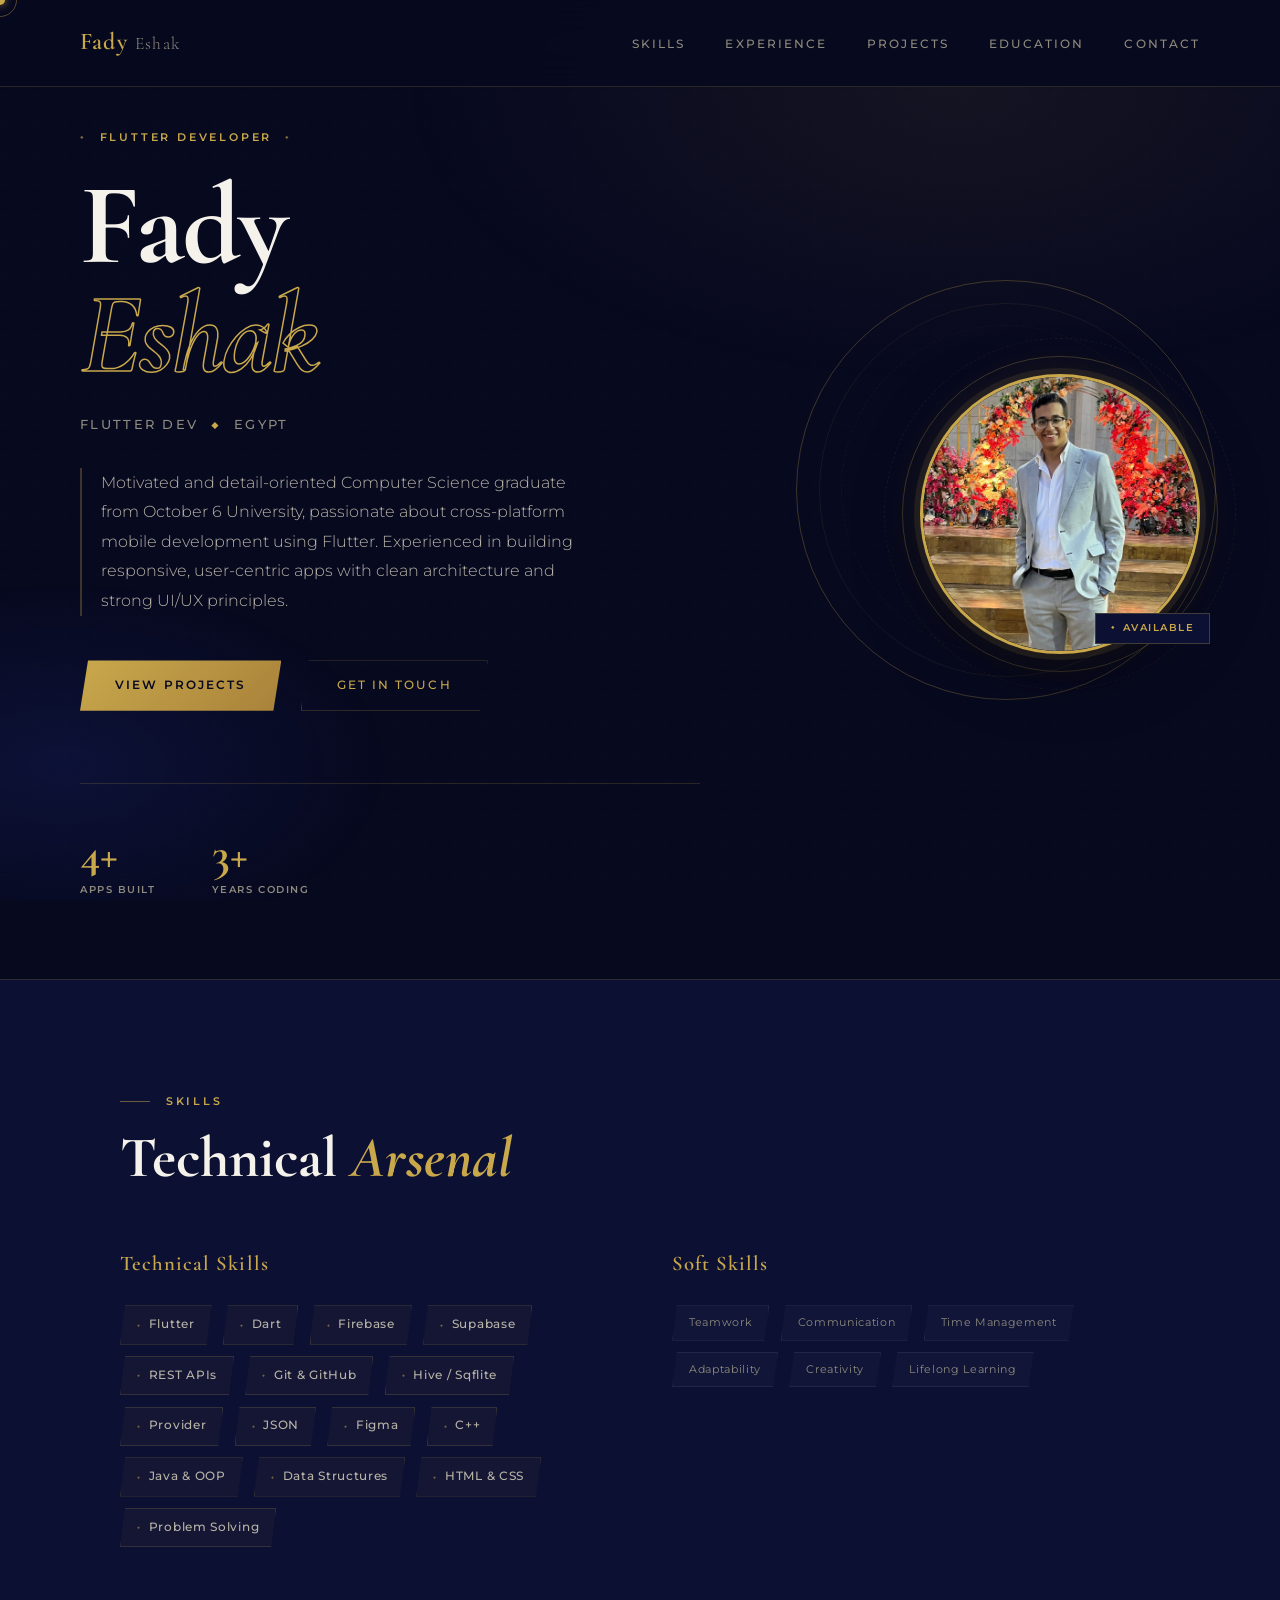
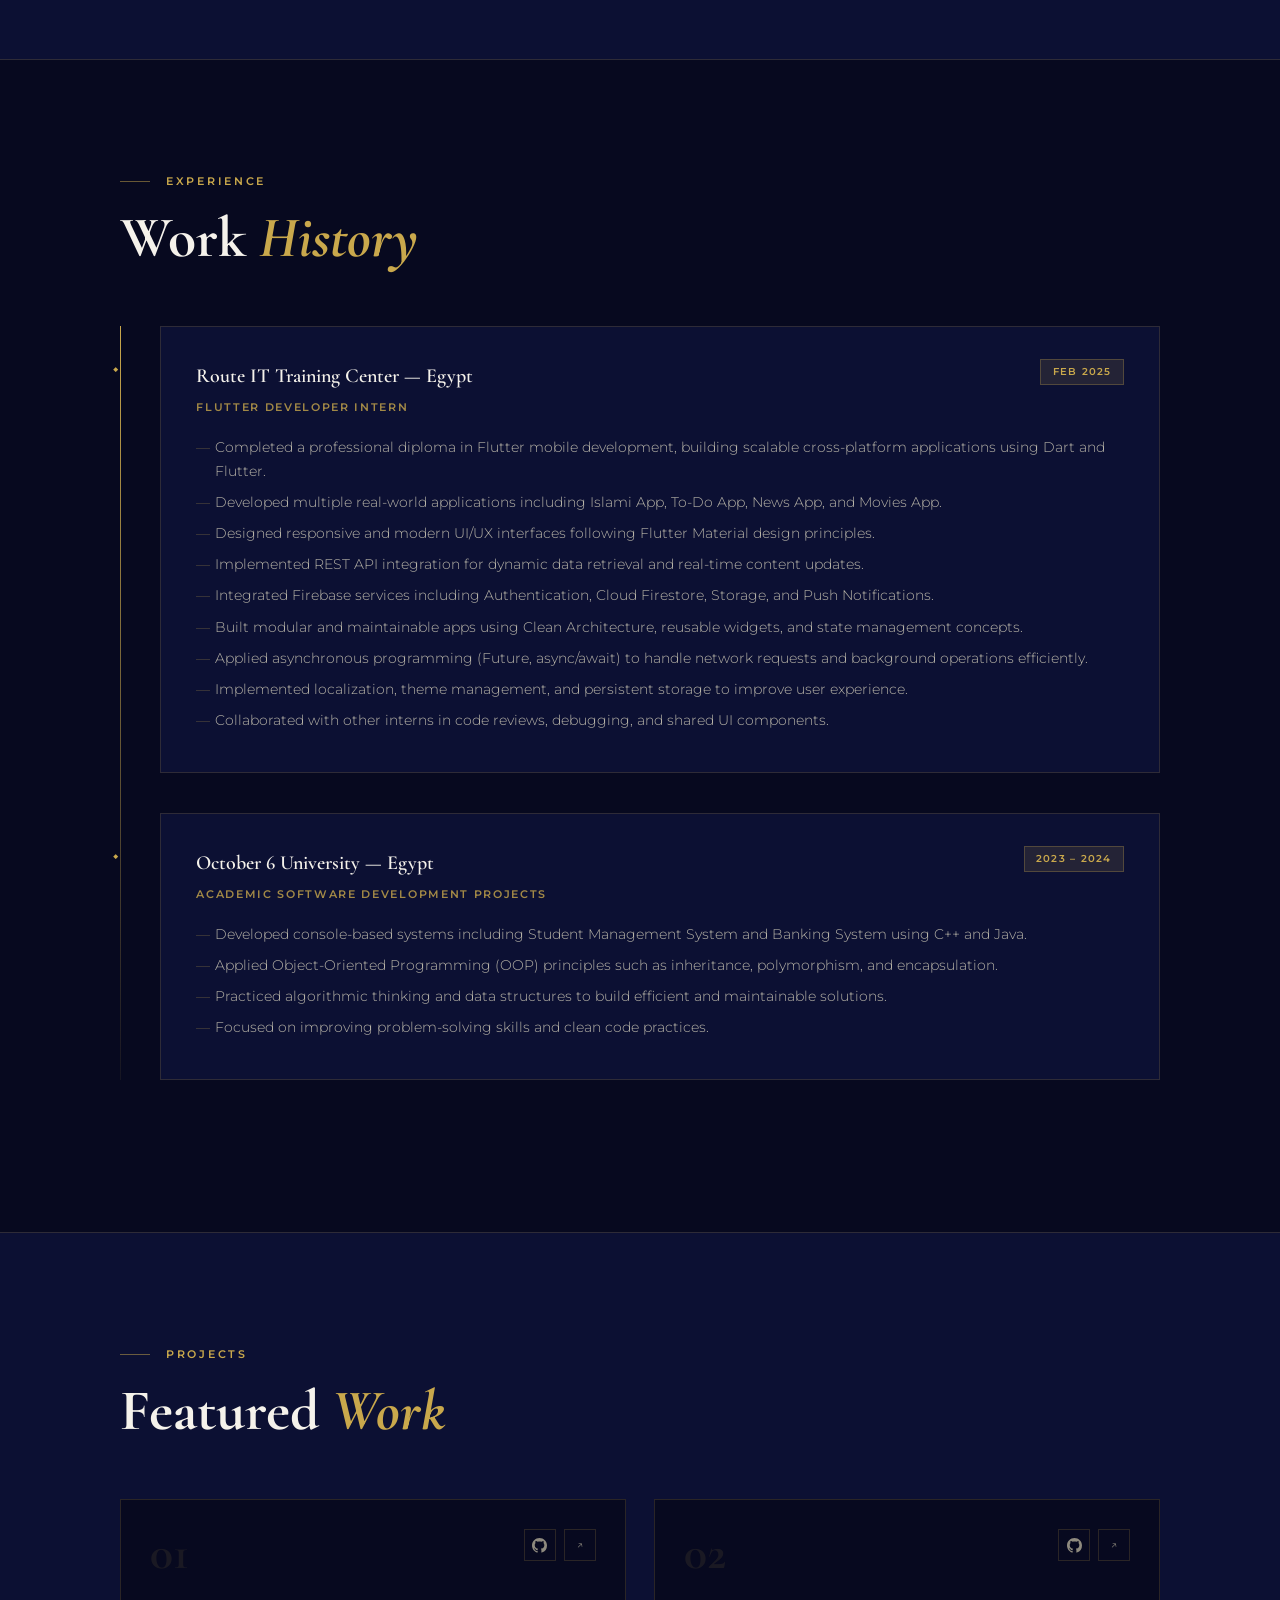
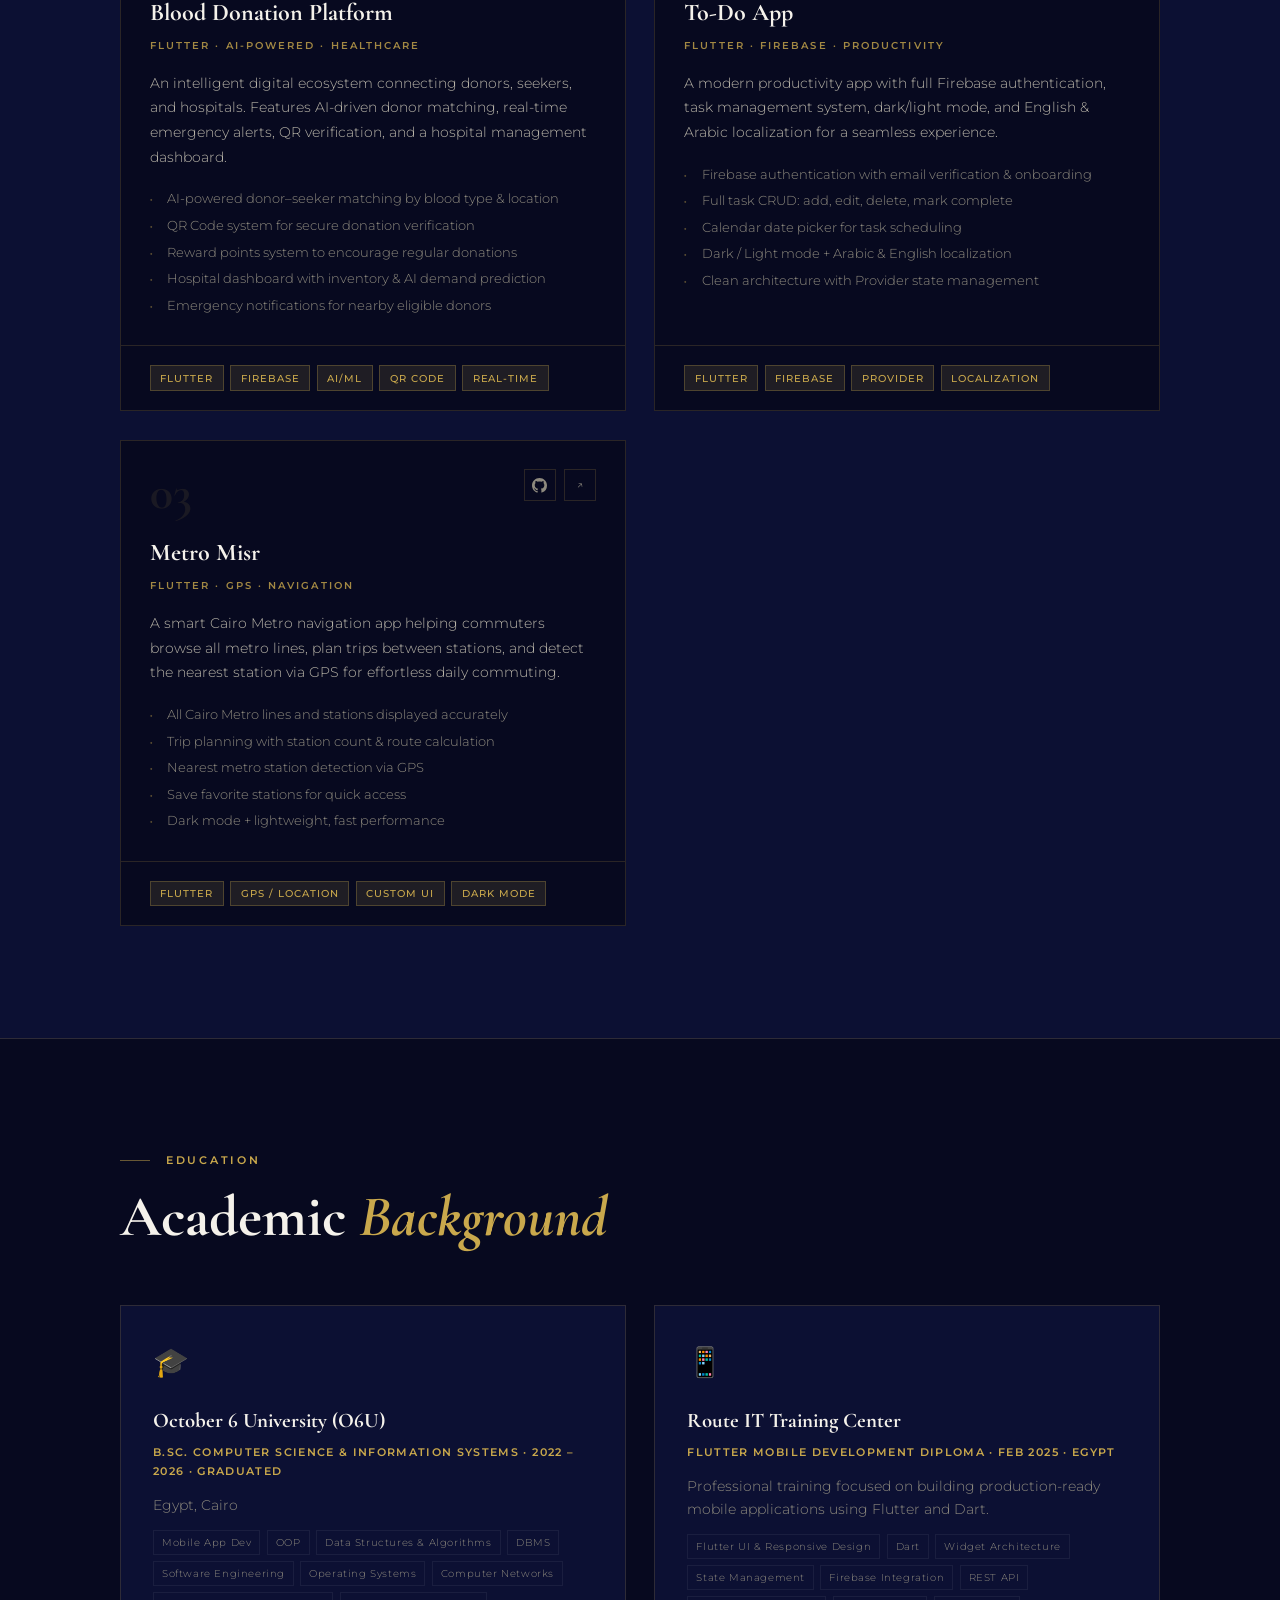
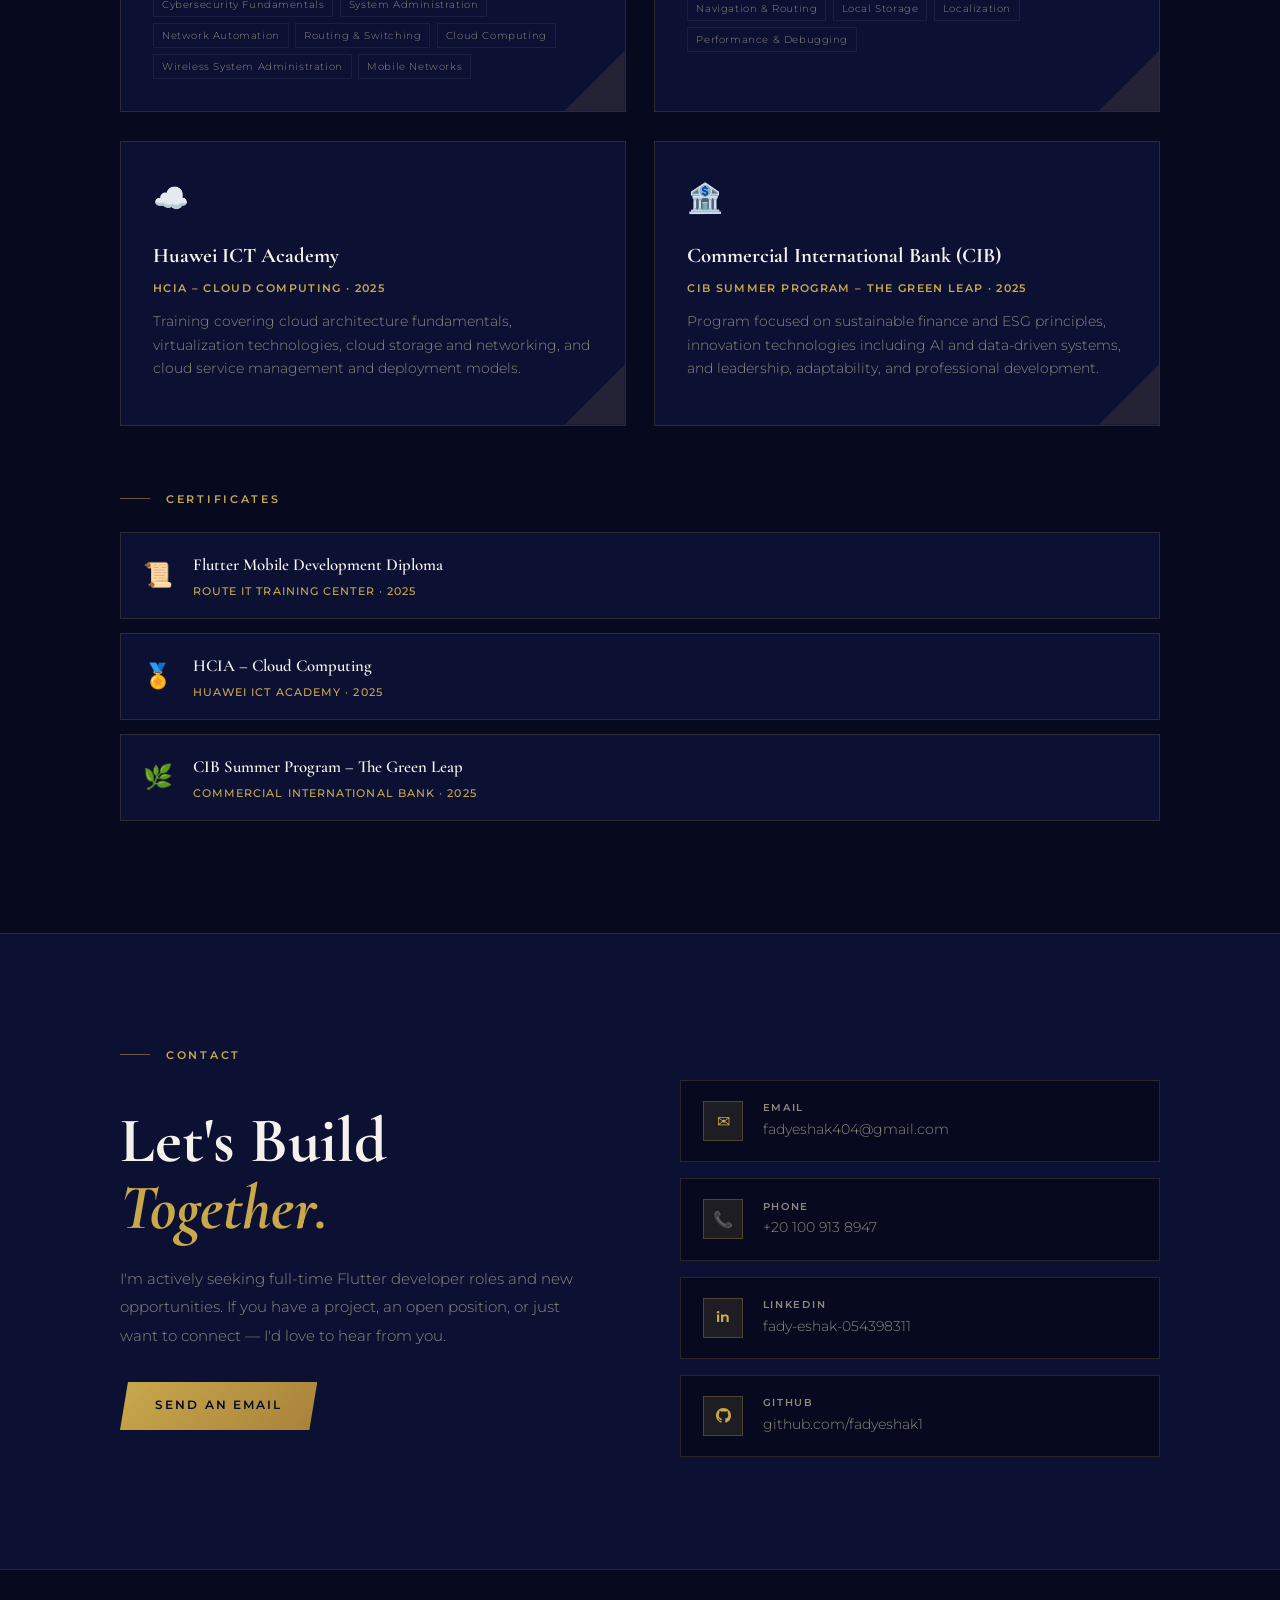
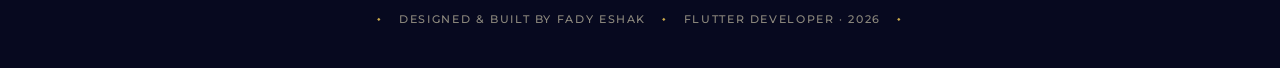
==== commit e0d901e9: "finish portoflio" ====
--- a/index.html
+++ b/index.html
@@ -37,9 +37,9 @@
           <span class="first">Fady</span>
           <span class="last">Eshak</span>
         </h1>
-        <p class="hero-role" id="heroRole">Flutter Developer <span>◆</span> CS Student <span>◆</span> Egypt</p>
+        <p class="hero-role" id="heroRole">Flutter Developer <span>◆</span> CS Graduate <span>◆</span> Egypt</p>
         <p class="hero-bio">
-          Motivated and detail-oriented Computer Science student at October 6 University, passionate about
+          Motivated and detail-oriented Computer Science graduate from October 6 University, passionate about
           cross-platform mobile development using Flutter. Experienced in building responsive, user-centric
           apps with clean architecture and strong UI/UX principles.
         </p>
@@ -282,7 +282,7 @@
         <div class="edu-card reveal reveal-delay-1">
           <span class="edu-icon">🎓</span>
           <div class="edu-school">October 6 University (O6U)</div>
-          <div class="edu-degree">B.Sc. Computer Science & Information Systems · Sep 2022 – Jun 2026</div>
+          <div class="edu-degree">B.Sc. Computer Science & Information Systems · 2022 – 2026 · Graduated</div>
           <div class="edu-detail">Egypt, Cairo</div>
           <div class="coursework">
             <span class="course-tag">Mobile App Dev</span>
@@ -433,7 +433,7 @@
         <div class="contact-left reveal">
           <div class="big-text">Let's Build<br/><em>Together.</em></div>
           <p>
-            I'm actively seeking Flutter developer roles and internship opportunities.
+            I'm actively seeking full-time Flutter developer roles and new opportunities.
             If you have a project, an open position, or just want to connect — I'd love to hear from you.
           </p>
           <a href="mailto:fadyeshak404@gmail.com" class="btn-gold">Send an Email</a>
@@ -489,7 +489,7 @@
       <span class="footer-diamond">◆</span>
       Designed & Built by Fady Eshak
       <span class="footer-diamond">◆</span>
-      Flutter Developer · 2025
+      Flutter Developer · 2026
       <span class="footer-diamond">◆</span>
     </div>
   </footer>
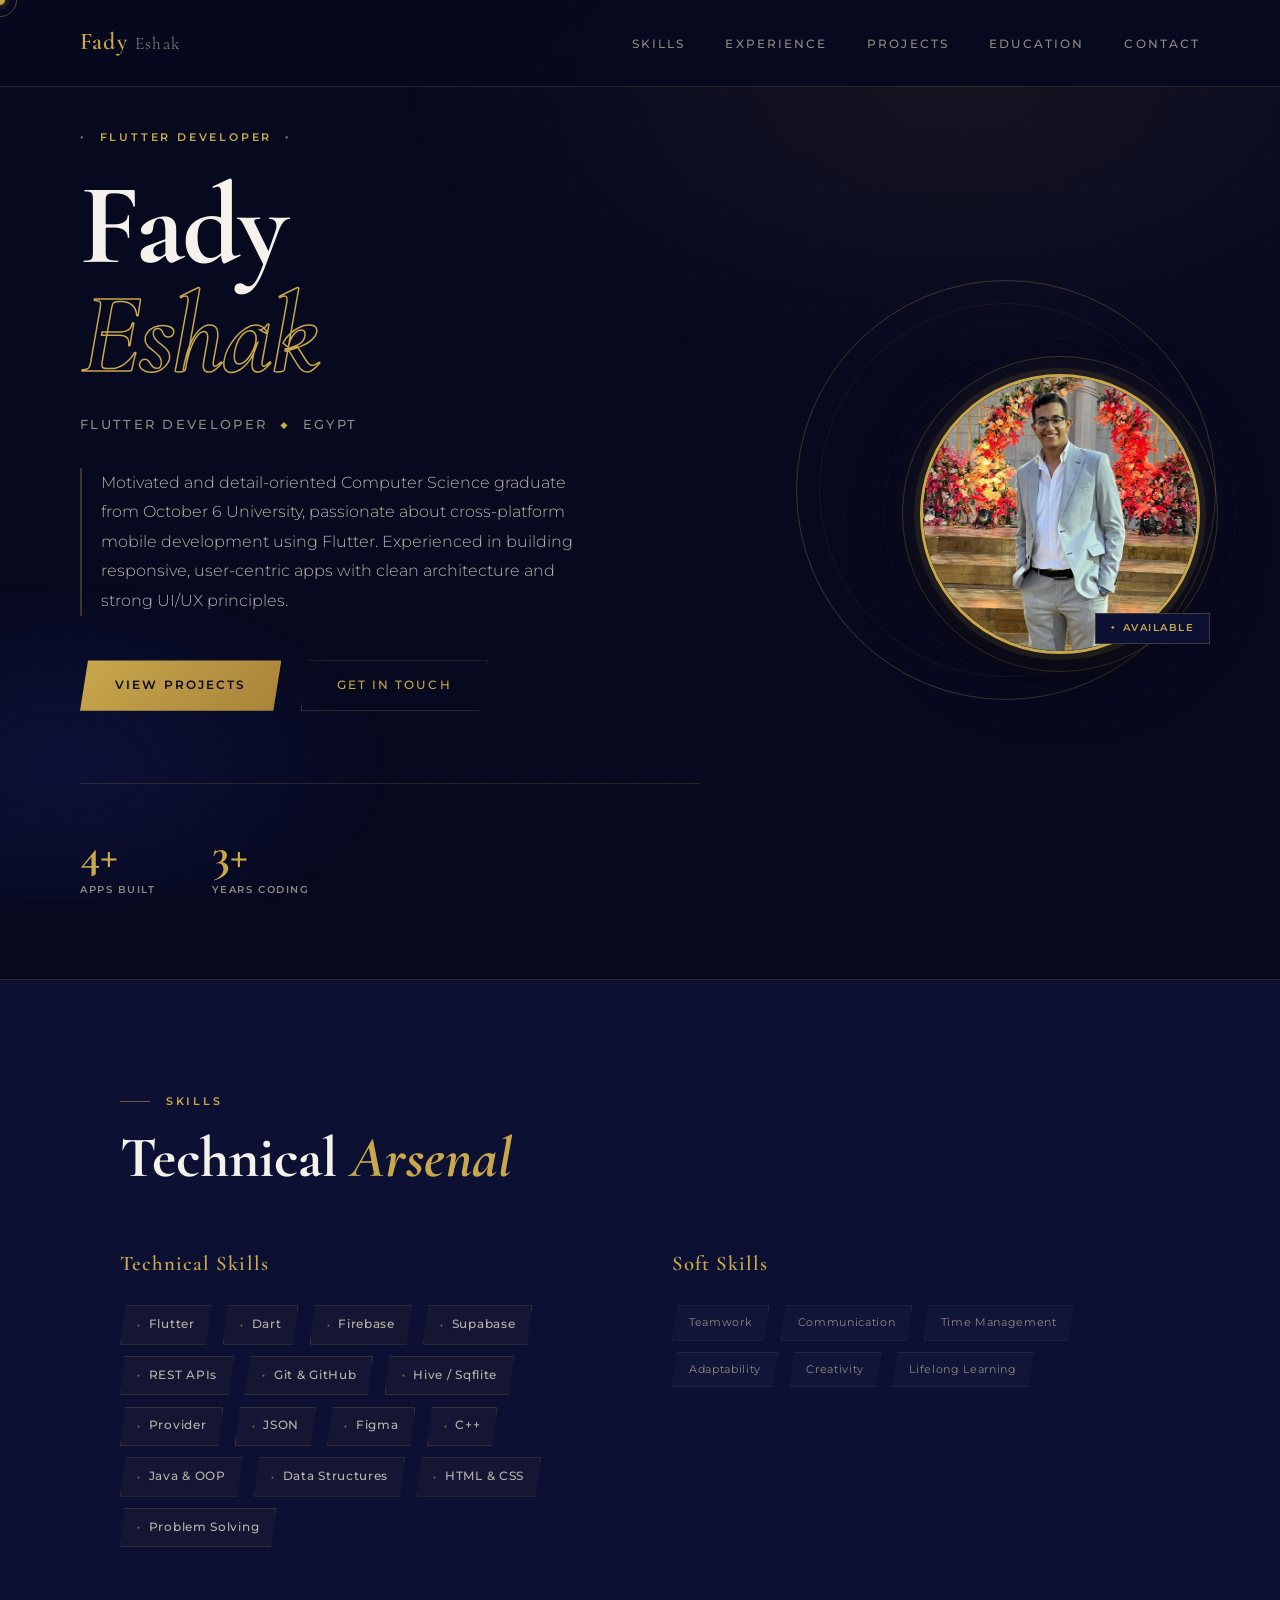
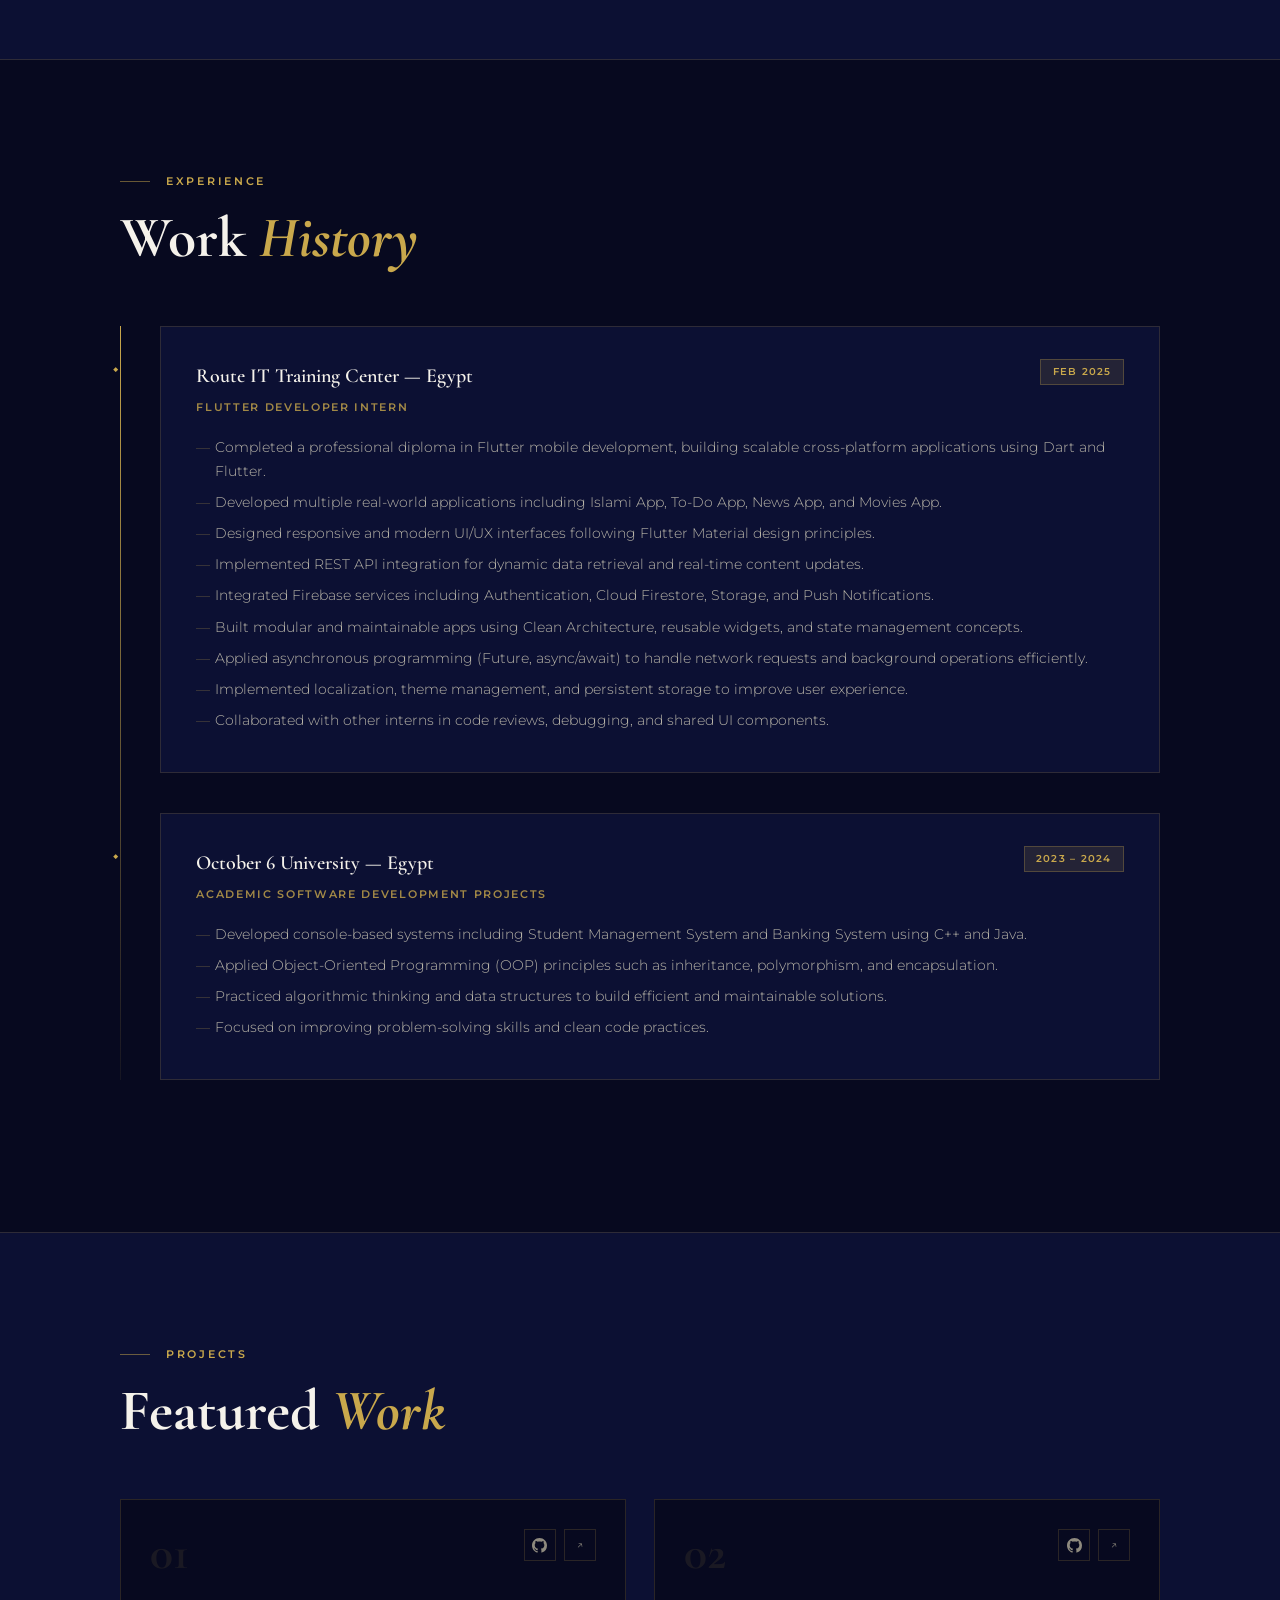
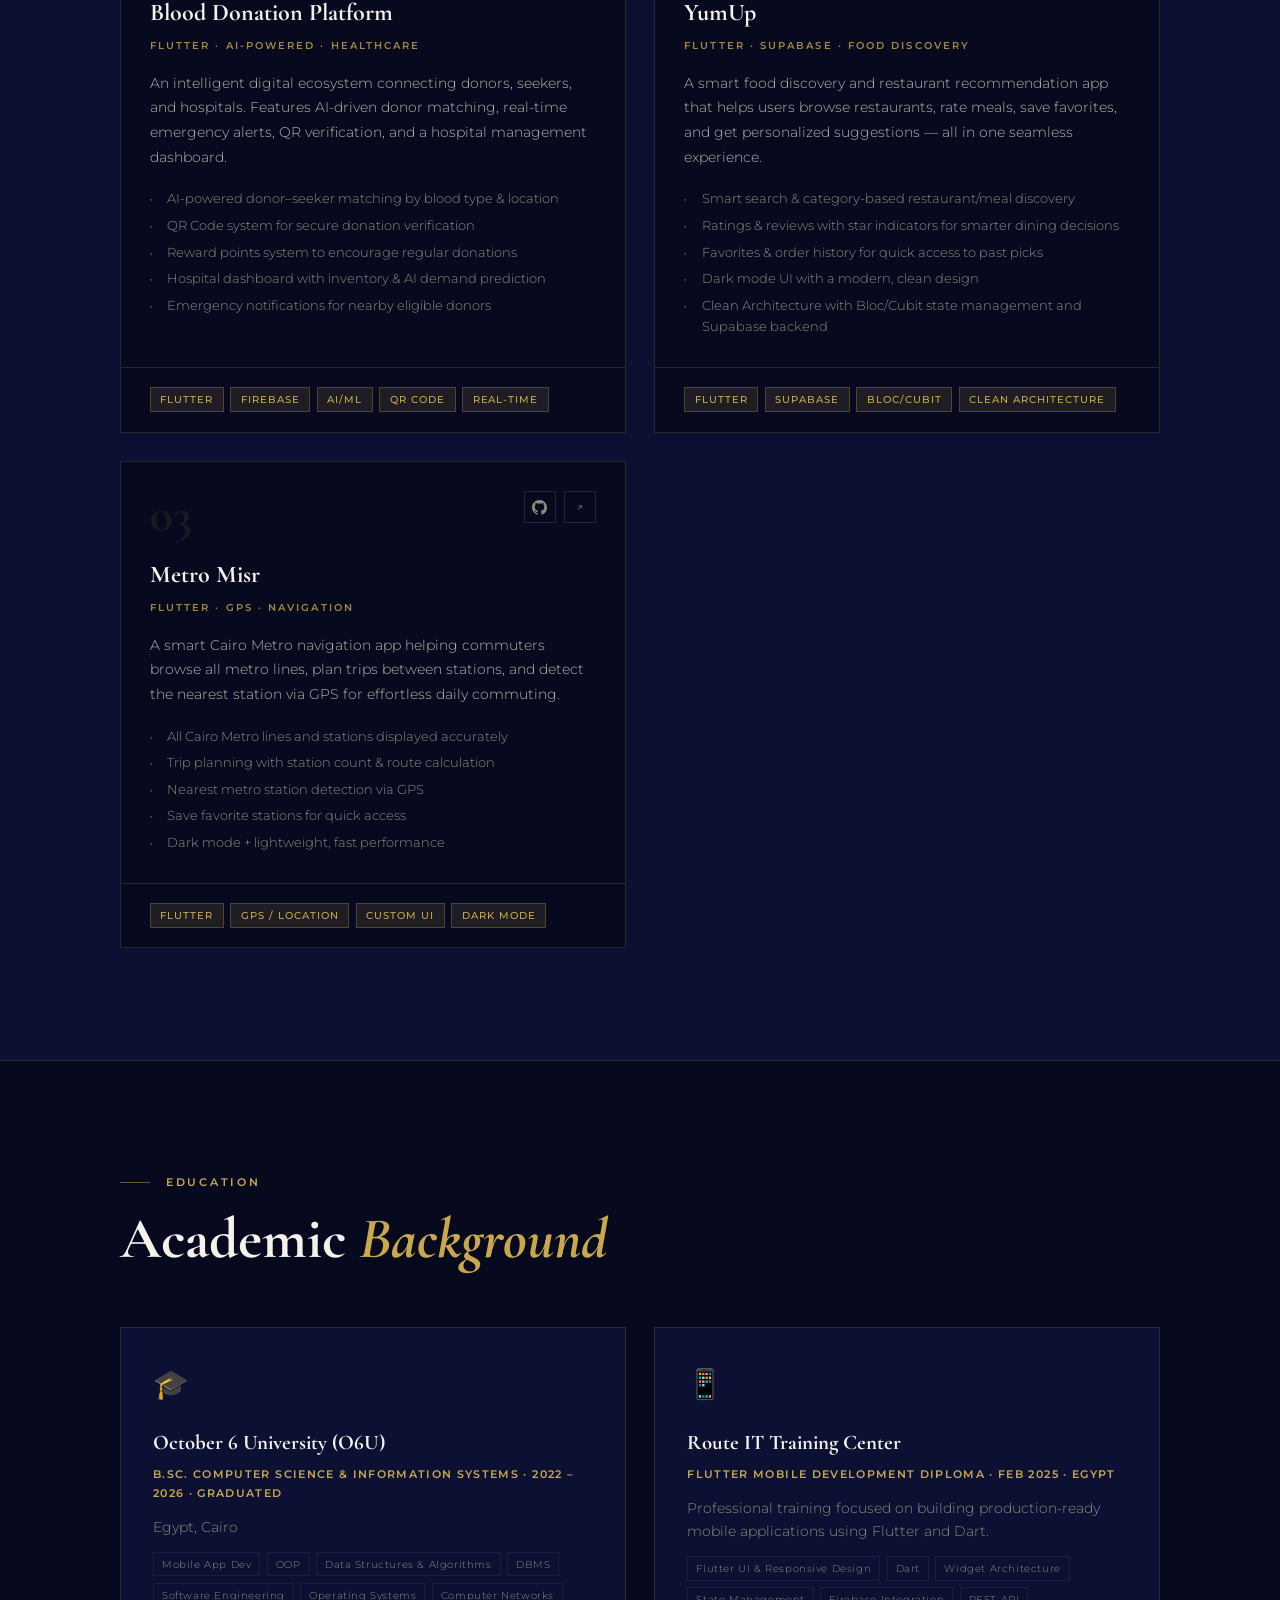
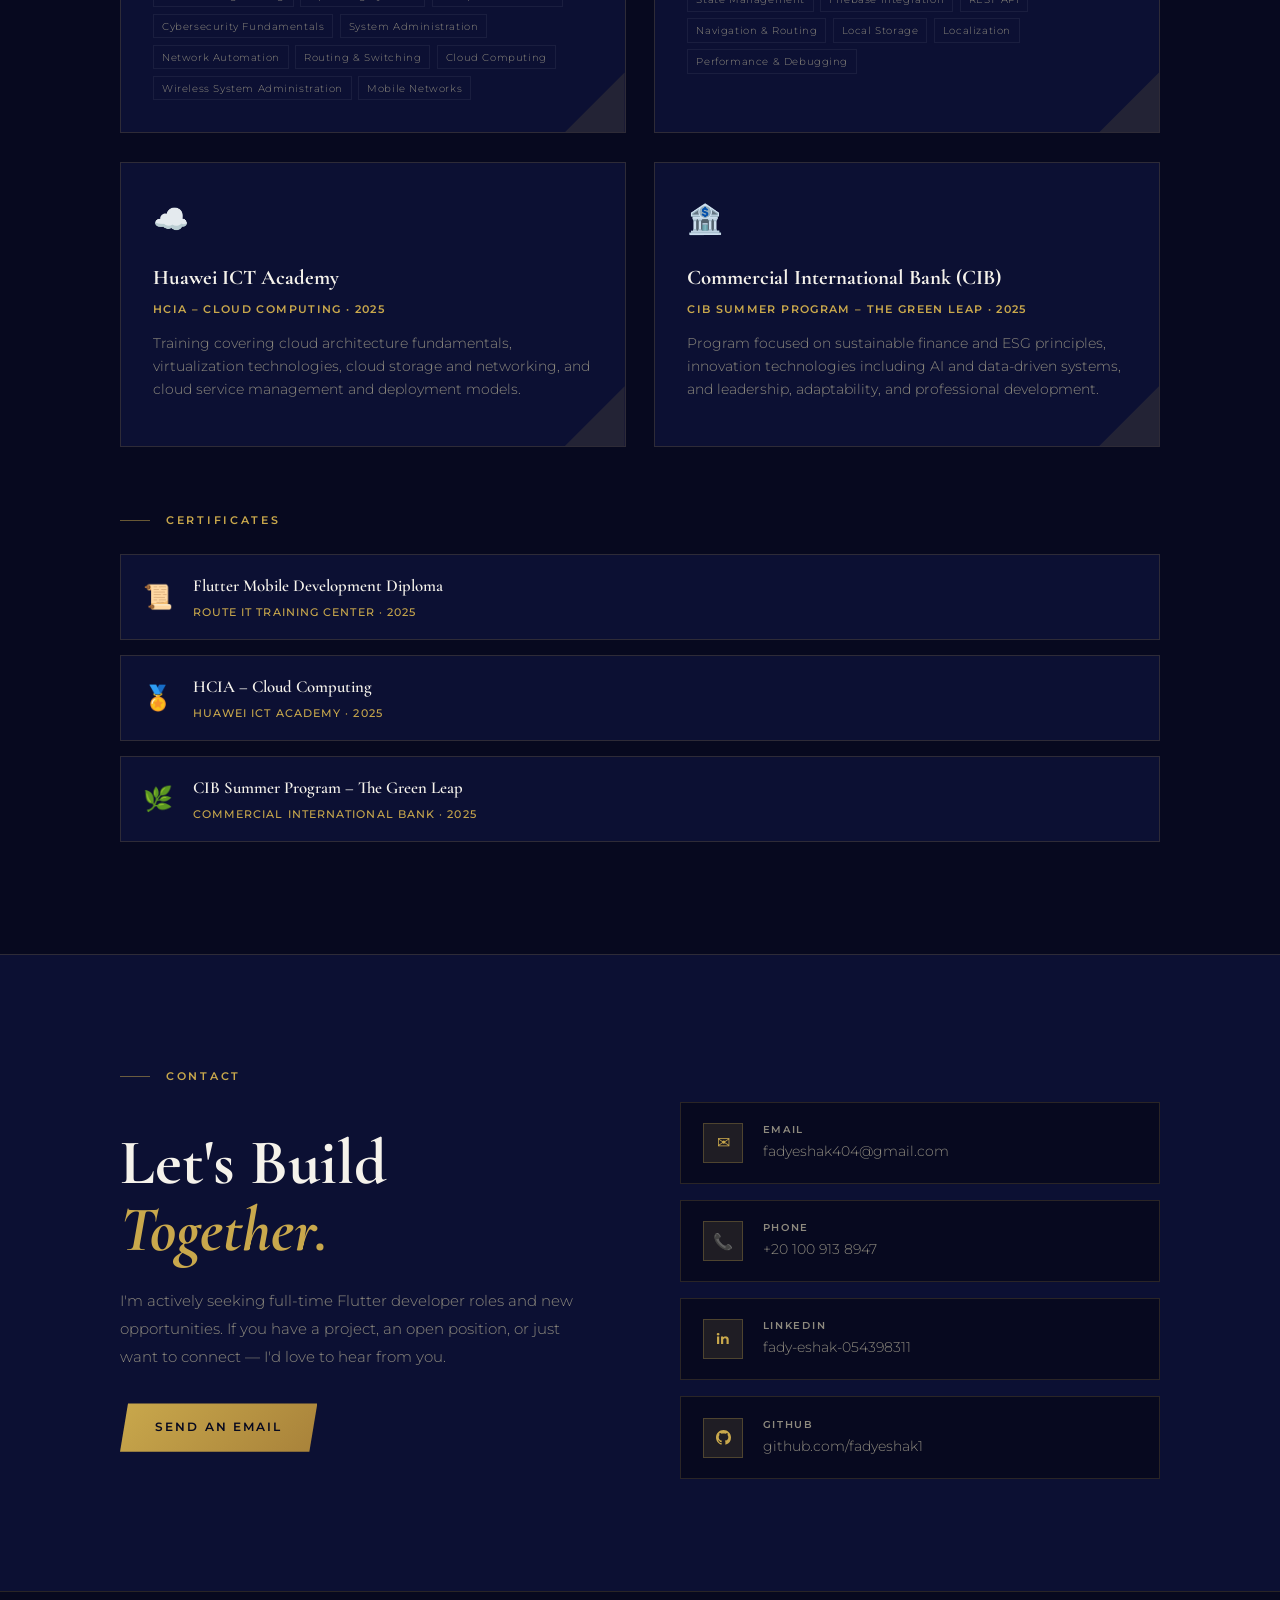
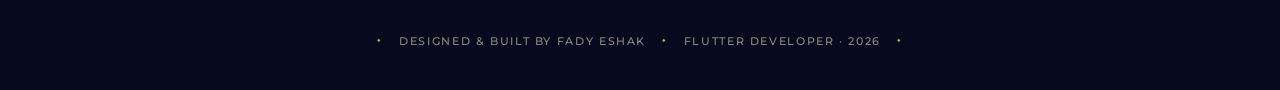
==== commit 3702b502: "update profile" ====
--- a/index.html
+++ b/index.html
@@ -201,36 +201,36 @@
           </div>
         </div>
 
-        <!-- Project 02: To-Do App -->
-        <div class="project-card reveal reveal-delay-2" onclick="window.location.href='project-todo.html'" style="cursor:pointer;">
+        <!-- Project 02: YumUp -->
+        <div class="project-card reveal reveal-delay-2" onclick="window.location.href='project-yumup.html'" style="cursor:pointer;">
           <div class="project-head">
             <div class="project-num">02</div>
             <div class="project-links">
-              <a href="https://github.com/fadyeshak1/todo_app" target="_blank" class="project-link" onclick="event.stopPropagation()">
+              <a href="https://github.com/fadyeshak1/yumup-new" target="_blank" class="project-link" onclick="event.stopPropagation()">
                 <svg width="15" height="15" viewBox="0 0 24 24" fill="currentColor">
                   <path d="M12 0C5.37 0 0 5.37 0 12c0 5.31 3.435 9.795 8.205 11.385.6.105.825-.255.825-.57 0-.285-.015-1.23-.015-2.235-3.015.555-3.795-.735-4.035-1.41-.135-.345-.72-1.41-1.23-1.695-.42-.225-1.02-.78-.015-.795.945-.015 1.62.87 1.845 1.23 1.08 1.815 2.805 1.305 3.495.99.105-.78.42-1.305.765-1.605-2.67-.3-5.46-1.335-5.46-5.925 0-1.305.465-2.385 1.23-3.225-.12-.3-.54-1.53.12-3.18 0 0 1.005-.315 3.3 1.23.96-.27 1.98-.405 3-.405s2.04.135 3 .405c2.295-1.56 3.3-1.23 3.3-1.23.66 1.65.24 2.88.12 3.18.765.84 1.23 1.905 1.23 3.225 0 4.605-2.805 5.625-5.475 5.925.435.375.81 1.095.81 2.22 0 1.605-.015 2.895-.015 3.3 0 .315.225.69.825.57A12.02 12.02 0 0024 12c0-6.63-5.37-12-12-12z"/>
                 </svg>
               </a>
-              <a href="project-todo.html" class="project-link" title="Details" onclick="event.stopPropagation()">↗</a>
+              <a href="project-yumup.html" class="project-link" title="Details" onclick="event.stopPropagation()">↗</a>
             </div>
           </div>
           <div class="project-body">
-            <div class="project-name">To-Do App</div>
-            <div class="project-category">Flutter · Firebase · Productivity</div>
-            <div class="project-desc">A modern productivity app with full Firebase authentication, task management system, dark/light mode, and English & Arabic localization for a seamless experience.</div>
+            <div class="project-name">YumUp</div>
+            <div class="project-category">Flutter · Supabase · Food Discovery</div>
+            <div class="project-desc">A smart food discovery and restaurant recommendation app that helps users browse restaurants, rate meals, save favorites, and get personalized suggestions — all in one seamless experience.</div>
             <ul class="project-features">
-              <li>Firebase authentication with email verification & onboarding</li>
-              <li>Full task CRUD: add, edit, delete, mark complete</li>
-              <li>Calendar date picker for task scheduling</li>
-              <li>Dark / Light mode + Arabic & English localization</li>
-              <li>Clean architecture with Provider state management</li>
+              <li>Smart search & category-based restaurant/meal discovery</li>
+              <li>Ratings & reviews with star indicators for smarter dining decisions</li>
+              <li>Favorites & order history for quick access to past picks</li>
+              <li>Dark mode UI with a modern, clean design</li>
+              <li>Clean Architecture with Bloc/Cubit state management and Supabase backend</li>
             </ul>
           </div>
           <div class="project-footer">
             <span class="tag">Flutter</span>
-            <span class="tag">Firebase</span>
-            <span class="tag">Provider</span>
-            <span class="tag">Localization</span>
+            <span class="tag">Supabase</span>
+            <span class="tag">Bloc/Cubit</span>
+            <span class="tag">Clean Architecture</span>
           </div>
         </div>
 
